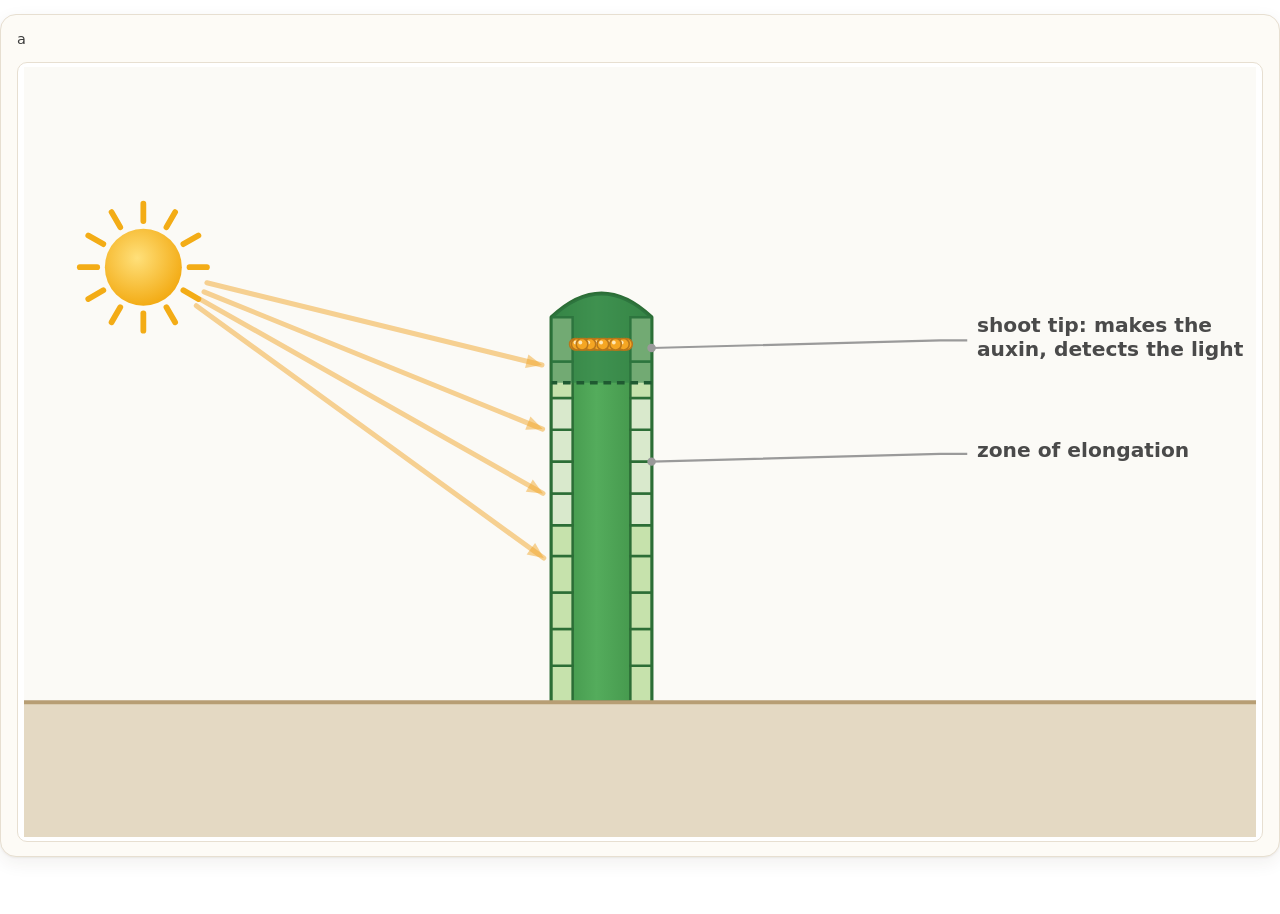
==== _ph.html @ 9bc7de28 ""(see image)" opens the ring of bark A real trunk with a complete ring cut out of it: the pale band " ====
<!doctype html><meta charset="utf-8"><link rel="stylesheet" href="css/app.css">
<style>body{margin:0;background:#fff}.ax__panel,.ax__acts,.ax__key,.ax__cap,.ax__why,.widget__h,.widget__note{display:none!important}</style>
<div id="o"></div>
<script src="js/data/glossary.js"></script><script src="js/data/photos.js"></script>
<script src="js/plant.js"></script><script src="js/plant-draw.js"></script>
<script src="js/terms.js"></script><script src="js/widgets.js"></script><script src="js/learn.js"></script>
<script>
var P=new URLSearchParams(location.search);
var clicks=JSON.parse(decodeURIComponent(P.get('c')||'[]'));
var w=window.Learn.widget({type:'auxin',title:'t',ask:'a'},{});
document.getElementById('o').appendChild(w);
clicks.forEach(function(l){
  var ps=w.querySelectorAll('.ax__lamp');
  for(var i=0;i<ps.length;i++){ if(ps[i].textContent===l){ps[i].click();break;} }
});
</script>
---- css/app.css ----
/* ============================================================
   Plants Lab — IGCSE 0610 Topics 6, 8, 14.5, 16.3 and 18.2
   The frame, header, panel, activities and rail are the other labs', so a student
   moving between labs finds the same chrome. What is this lab's own is at the end: the
   plant in daylight in the left column, the colour language of the plant topics, the
   Learn-tab widgets and the two activity types borrowed from the Classification Lab.
   ============================================================ */
:root{
  /* House palette (from 6.1 Photosynthesis slide 14) */
  --green:#14572B; --green-2:#1E7A3E; --green-tint:#E8F1EA;
  --amber:#A16207; --amber-tint:#FBF3E3;
  --teal:#0F6E8C;  --teal-tint:#E5F0F4;
  --purple:#6B3FA0;--purple-tint:#F1EBF8;
  --red:#B03A2E;   --red-tint:#FAECE9;
  --ink:#1A1A1A;   --grey:#6B6B6B; --line:#C4C4C4;

  /* Surfaces — warm paper, never grey */
  --paper:#FBF8F2; --card:#FFFFFF; --card-2:#FDFBF6;
  --edge:#E7DFD1; --edge-2:#EFE8DC;
  --shadow:0 1px 2px rgba(60,45,25,.06), 0 6px 18px rgba(60,45,25,.07);
  --shadow-lg:0 2px 6px rgba(60,45,25,.08), 0 18px 42px rgba(60,45,25,.12);


  --ok:#1E7A3E; --ok-tint:#E8F5EC; --bad:#B03A2E; --bad-tint:#FBEDEA;

  --r-sm:6px; --r:10px; --r-lg:16px; --r-pill:999px;
  --font:Calibri,Carlito,"Segoe UI",system-ui,-apple-system,"Helvetica Neue",sans-serif;
  --rail-h:64px;
}

*{box-sizing:border-box}
html,body{height:100%}
body{
  margin:0; font-family:var(--font); color:var(--ink); background:var(--paper);
  font-size:16px; line-height:1.5; -webkit-font-smoothing:antialiased;
  overscroll-behavior:none;
}
button{font:inherit;color:inherit}
h1,h2,h3,h4{margin:0;font-weight:700;line-height:1.25}

/* ---------- App frame ---------- */
.app{height:100dvh;display:grid;grid-template-rows:auto minmax(0,1fr) auto}

/* ---------- Header ---------- */
.hdr{
  display:flex;align-items:center;gap:14px;padding:9px 16px;min-width:0;
  background:linear-gradient(180deg,#17603045,#14572B00),var(--green);
  color:#fff;box-shadow:0 1px 0 rgba(0,0,0,.15)
}
.hdr__mark{display:flex;align-items:baseline;gap:9px;min-width:0;overflow:hidden}
.hdr__title{font-size:19px;letter-spacing:.2px;white-space:nowrap;flex:none}
.hdr__sub{font-size:12.5px;opacity:.72;white-space:nowrap;overflow:hidden;text-overflow:ellipsis}
/* who made it: small, quiet, but always on screen — not buried in a help panel */
.hdr__by{font-size:11.5px;opacity:.62;white-space:nowrap;color:inherit;text-decoration:none;border-bottom:1px dotted currentColor}
.hdr__by:hover,.hdr__by:focus-visible{opacity:.95}
.badge{
  font-size:11px;font-weight:700;letter-spacing:.06em;padding:4px 10px;border-radius:var(--r-pill);
  background:rgba(255,255,255,.16);border:1px solid rgba(255,255,255,.28);white-space:nowrap
}
.hdr__spacer{flex:1}
.hdr__stats{display:flex;align-items:center;gap:10px;flex:none}
.stat{
  display:flex;align-items:center;gap:7px;background:rgba(255,255,255,.12);
  border:1px solid rgba(255,255,255,.2);border-radius:var(--r-pill);padding:4px 12px 4px 6px;font-size:12.5px
}
.stat b{font-size:14px;font-variant-numeric:tabular-nums}
.stat--go{cursor:pointer;transition:background .15s}
.stat--go:hover,.stat--go:focus-visible{background:rgba(255,255,255,.26)}
.ring{width:26px;height:26px;flex:none}
.ring circle{fill:none;stroke-width:4}
.ring .bg{stroke:rgba(255,255,255,.25)}
.ring .fg{stroke:#8FE0A8;stroke-linecap:round;transition:stroke-dasharray .5s ease}
.hbtn{
  background:rgba(255,255,255,.12);border:1px solid rgba(255,255,255,.25);color:#fff;
  border-radius:var(--r-pill);padding:6px 13px;font-size:13px;cursor:pointer;white-space:nowrap;
  transition:background .15s
}
.hbtn:hover{background:rgba(255,255,255,.24)}

/* ---------- mode selector, hand-in, dialogs ---------- */
.hbtn--go{background:#8FE0A8;color:#0E3D1E;border-color:#8FE0A8;font-weight:700}
.hbtn--go:hover:not(:disabled){background:#A6EBBC}
.hbtn--go:disabled{background:rgba(255,255,255,.10);color:rgba(255,255,255,.55);
  border-color:rgba(255,255,255,.2);cursor:not-allowed;font-weight:600}
.modal__box--sm{max-width:460px}
.fld{display:block;margin:14px 0}
.fld span{display:block;font-size:13px;font-weight:600;color:#3C3C3C;margin-bottom:5px}
.fld input,.fld select{
  width:100%;font:inherit;font-size:15.5px;padding:9px 12px;border:1.5px solid var(--edge);
  border-radius:var(--r);background:var(--card-2);color:var(--ink)
}
.fld input:focus,.fld select:focus{outline:2px solid var(--green);outline-offset:1px;background:#fff}
.dlgrow{display:flex;gap:9px;justify-content:flex-end;margin-top:18px}
.submsg{font-size:14px;line-height:1.5;margin-top:8px}
.submsg.no{color:var(--red)} .submsg.ok{color:var(--green-2)}
.submsg .code{
  font-family:ui-monospace,SFMono-Regular,Menlo,monospace;font-size:22px;font-weight:700;letter-spacing:.08em;
  color:var(--green);background:var(--green-tint);border:1.5px dashed var(--green);border-radius:var(--r);
  padding:12px;text-align:center;margin:12px 0;user-select:all
}
.fineprint{font-size:12.5px;color:var(--grey);margin-top:14px;line-height:1.5}

/* ---------- Stage ---------- */
.stage{display:grid;grid-template-columns:minmax(360px,42%) minmax(0,1fr);min-height:0}

/* ---------- Panel column ---------- */
.panel{min-height:0;overflow-y:auto;overflow-x:hidden;scroll-behavior:smooth;background:var(--paper)}
.panel__inner{max-width:820px;margin:0 auto;padding:20px 26px 40px;position:relative}

.st-head{display:flex;align-items:flex-start;gap:14px;margin-bottom:6px}
.st-head__ic{
  width:46px;height:46px;flex:none;border-radius:13px;display:grid;place-items:center;
  background:var(--green-tint);border:1px solid #CBE0D2
}
.st-head__ic svg{width:28px;height:28px}
.st-title{font-size:26px;color:var(--green);letter-spacing:-.2px}
.st-sub{color:var(--grey);font-size:14.5px;margin-top:2px}
.chips{display:flex;flex-wrap:wrap;gap:6px;margin:12px 0 4px}
.chip{
  font-size:11.5px;font-weight:700;letter-spacing:.03em;color:#fff;padding:4px 11px;border-radius:var(--r-pill);
  background:var(--grey);white-space:nowrap
}
.chip--ingestion{background:var(--c-ing)} .chip--digestion{background:var(--c-dig)}
.chip--absorption{background:var(--c-abs)} .chip--assimilation{background:var(--c-ass)}
.chip--egestion{background:var(--c-ege)}
.chip__n{display:inline-block;min-width:1.1em;height:1.1em;line-height:1.1em;text-align:center;
  border-radius:50%;background:rgba(255,255,255,.28);margin-right:6px;font-size:.85em}
.chip--beyond{background:#fff;color:#5A5A5A;border:1.5px dashed #9A9A9A;font-style:italic}

/* tabs */
/* The tab bar stays put while a long station scrolls. It is fully opaque so
   content passes cleanly behind it and is never half-readable through it. */
.tabs{display:flex;gap:4px;margin:16px 0 0;border-bottom:2px solid var(--edge);position:sticky;top:0;
      background:var(--paper);z-index:5;padding-top:8px;
      box-shadow:0 6px 10px -8px rgba(60,45,25,.28)}
.tab{
  background:none;border:none;border-bottom:3px solid transparent;margin-bottom:-2px;
  padding:9px 15px;font-size:14.5px;font-weight:600;color:var(--grey);cursor:pointer;display:flex;align-items:center;gap:7px
}
.tab:hover{color:var(--ink)}
.tab[aria-selected="true"]{color:var(--green);border-bottom-color:var(--green)}
.tab__n{font-size:11px;background:var(--edge-2);color:var(--grey);border-radius:var(--r-pill);padding:1px 7px;font-weight:700}
.tab[aria-selected="true"] .tab__n{background:var(--green);color:#fff}
.tabpane{padding-top:18px}
.tabpane[hidden]{display:none}

/* cards */
.card{background:var(--card);border:1px solid var(--edge);border-radius:var(--r-lg);padding:18px 20px;
      box-shadow:var(--shadow);margin-bottom:16px}
.card__h{font-size:12px;font-weight:700;letter-spacing:.09em;text-transform:uppercase;color:var(--green);margin-bottom:10px}
.exam-list{margin:0;padding-left:0;list-style:none}
.exam-list > li{position:relative;padding:0 0 0 26px;margin-bottom:11px;font-size:16.5px;line-height:1.52}
.exam-list > li:last-child{margin-bottom:0}
.exam-part{margin:14px -20px 12px;padding:14px 20px 12px;background:var(--green-tint);border-top:1px solid var(--edge);border-bottom:1px solid var(--edge)}
.exam-part__h{font-size:11.5px;font-weight:700;letter-spacing:.13em;text-transform:uppercase;color:var(--green);margin-bottom:8px}
.exam-part .exam-list > li:last-child{margin-bottom:0}
@media (max-width:820px){ .exam-part{margin:12px -15px 10px;padding:12px 15px 10px} }
.exam-list > li::before{
  content:"";position:absolute;left:4px;top:.62em;width:9px;height:9px;border-radius:50%;
  background:var(--green-2);box-shadow:0 0 0 3px var(--green-tint)
}
.real{background:var(--teal-tint);border:1px solid #CBE0E8;border-radius:var(--r);padding:12px 15px;margin-top:14px}
.real__h{font-size:11px;font-weight:700;letter-spacing:.09em;text-transform:uppercase;color:var(--teal);margin-bottom:7px}
.real ul{margin:0;padding-left:19px}
.real li{font-size:14px;font-style:italic;color:#26424D;margin-bottom:5px;line-height:1.5}
.real li:last-child{margin-bottom:0}

/* the mistake students make: a faint red ground so it reads as the important one, the heading on a yellow marker */
.golden{
  background:#FFF3F0;border:2.4px solid #C94A3D;border-radius:var(--r-lg);padding:14px 18px;
  margin-bottom:16px;box-shadow:var(--shadow)
}
.golden__h{font-size:11.5px;font-weight:700;letter-spacing:.13em;text-transform:uppercase;color:#A83A2E;
  background:linear-gradient(180deg,transparent 18%,#FFE98A 18%,#FFE98A 90%,transparent 90%);display:inline-block;padding:0 6px 0 4px;margin-left:-4px;
           margin-bottom:6px;display:flex;align-items:center;gap:7px}
.golden p{margin:0;font-size:16px;font-weight:600}

.kw dt .t,.kw dt .tc{font-weight:700}
.exam-list > li{line-height:1.62}

.legendbox{
  border:1px solid var(--edge);background:var(--card-2);border-radius:var(--r);
  padding:0 14px;margin-bottom:16px;font-size:13.5px
}
.legendbox summary{padding:11px 0;cursor:pointer;color:var(--grey);font-weight:600;list-style:none}
.legendbox summary::-webkit-details-marker{display:none}
.legendbox summary::before{content:"▸ ";color:var(--green)}
.legendbox[open] summary::before{content:"▾ "}
.legend__intro{font-size:13px;color:#4A4A4A;margin:0 0 10px;line-height:1.5}
.legend{display:flex;flex-wrap:wrap;gap:9px 12px;padding:0 0 14px}
.legend__i{font-size:13.5px}

/* the colour key, always on screen above the Learn text */
.keybar{
  background:var(--card-2);border:1px solid var(--edge);border-left:4px solid var(--green);
  border-radius:var(--r);padding:11px 15px 8px;margin-bottom:16px
}
.keybar .legend__intro{margin:0 0 9px;font-size:12.5px;color:#4A4A4A}
.keybar .legend{gap:7px 10px;padding:0}
.keybar .legend__i{font-size:13px}

/* where the topic comes back later in the course */
.later{border-left:4px solid var(--c-ass)}
.later__list{margin:0;padding:0;list-style:none}
.later__out{display:inline-block;margin-left:6px;font-size:12.5px;font-weight:600;color:#fff;
            background:var(--teal);border-radius:var(--r-pill);padding:2px 10px;text-decoration:none}
.later__out:hover{filter:brightness(1.08)}
.later__list li{font-size:15px;line-height:1.55;margin-bottom:11px;padding-left:2px}
.later__list li:last-child{margin-bottom:0}
.later__ref{
  display:inline-block;font-size:11.5px;font-weight:700;letter-spacing:.03em;
  color:#fff;background:var(--c-ass);border-radius:var(--r-pill);
  padding:2px 9px;margin-right:8px;white-space:nowrap;vertical-align:1px
}

/* videos sit in the same frame as the photographs */
.photo--video{width:100%;display:block;background:#111;cursor:default}
.photo--video:hover{filter:none}

/* keywords */
.kw-grid{display:grid;grid-template-columns:repeat(auto-fill,minmax(215px,1fr));gap:9px}
.kw{background:var(--card-2);border:1px solid var(--edge);border-radius:var(--r);padding:10px 13px}
/* a key word is asked before it is answered: the definition is there but not shown until
   the reader has had a go at it, and stays shown once turned */
.kw-hint{margin:0 0 9px;font-size:13px;color:#6B6B6B}
.kw--flip{cursor:pointer;transition:border-color .15s ease,background .15s ease}
.kw--flip:hover,.kw--flip:focus-visible{border-color:#B9AE9B;background:#FFFDF9}
.kw--flip:focus-visible{outline:2px solid var(--green);outline-offset:2px}
.kw__ask{margin:4px 0 0;font-size:12.5px;color:#8A8A8A;font-style:italic}
.kw__ask::before{content:'\21BB  ';font-style:normal}
.kw--flip dd{display:none}
.kw--flip.is-open dd{display:block;animation:kwIn .16s ease-out}
.kw--flip.is-open .kw__ask{display:none}
@keyframes kwIn{from{opacity:0;transform:translateY(-2px)}to{opacity:1;transform:none}}
@media (prefers-reduced-motion:reduce){.kw--flip.is-open dd{animation:none}}
.kw dt{font-weight:700;color:var(--green);font-size:14.5px;margin-bottom:2px}
.kw dd{margin:0;font-size:13.5px;color:#3C3C3C;line-height:1.45}

/* where a link lands: flash the exact place, then get out of the way */
.flash{position:relative;border-radius:var(--r);animation:flashRing 2.8s ease-out 1}
@keyframes flashRing{
  0%   {box-shadow:0 0 0 3px rgba(20,87,43,.85), 0 0 0 9px rgba(20,87,43,.18); background:rgba(20,87,43,.10)}
  18%  {box-shadow:0 0 0 3px rgba(20,87,43,.25), 0 0 0 9px rgba(20,87,43,.04); background:rgba(20,87,43,.03)}
  36%  {box-shadow:0 0 0 3px rgba(20,87,43,.85), 0 0 0 9px rgba(20,87,43,.18); background:rgba(20,87,43,.10)}
  54%  {box-shadow:0 0 0 3px rgba(20,87,43,.25), 0 0 0 9px rgba(20,87,43,.04); background:rgba(20,87,43,.03)}
  72%  {box-shadow:0 0 0 3px rgba(20,87,43,.7),  0 0 0 9px rgba(20,87,43,.14); background:rgba(20,87,43,.08)}
  100% {box-shadow:0 0 0 3px rgba(20,87,43,0),   0 0 0 9px rgba(20,87,43,0);   background:transparent}
}
.exam-list > li.flash{padding-left:26px;margin-left:-4px}

.backchip{
  position:sticky;bottom:14px;left:0;margin:0 0 0 4px;z-index:30;
  border:1.5px solid var(--green);background:var(--card);color:var(--green);
  border-radius:var(--r-pill);padding:8px 16px;font-size:13.5px;font-weight:600;cursor:pointer;
  box-shadow:var(--shadow-lg);transition:opacity .9s ease
}
.backchip:hover{background:var(--green-tint)}
.backchip.is-fading{opacity:0}

/* a highlighted word you can act on */
.t.is-peek,.tc.is-peek,.t.is-jump,.tc.is-jump{cursor:pointer}
/* Vertical padding on an inline element grows the hit area without pushing the
   lines apart, so a word is easier to tap without changing the layout. */
.t.is-peek,.tc.is-peek,.t.is-jump,.tc.is-jump{padding-top:4px;padding-bottom:4px}
.t.is-peek,.tc.is-peek{border-bottom:2px dotted currentColor}
/* the quietest of the three marks: a definition is available, nothing more. No icon —
   this is the commonest case and a marker on every one of them would be a field of them. */
/* a word the reader may not know is not a stage: no colour, no weight, only the mark */
.t--plain{color:inherit;font-weight:inherit}
.t.is-gloss,.tc.is-gloss{cursor:pointer;border-bottom:1px dotted rgba(0,0,0,.28);padding-bottom:1px}
.t.is-gloss:hover,.tc.is-gloss:hover,.t.is-gloss:focus-visible,.tc.is-gloss:focus-visible{
  border-bottom-color:currentColor;border-bottom-style:solid}
.t.is-jump,.tc.is-jump{border-bottom:1.5px solid currentColor}
.t.is-jump::after,.tc.is-jump::after{content:"\2197";font-size:.72em;vertical-align:.35em;margin-left:1px;opacity:.75}
.t.is-peek::after,.tc.is-peek::after{content:"\1F50D";font-size:.62em;vertical-align:.2em;margin-left:3px;opacity:.65}
.t.is-peek:hover,.tc.is-peek:hover,.t.is-jump:hover,.tc.is-jump:hover{background:rgba(20,87,43,.10);border-radius:3px}
.t.is-peek:focus-visible,.tc.is-peek:focus-visible,
.t.is-jump:focus-visible,.tc.is-jump:focus-visible{outline:2px solid var(--green);outline-offset:2px;border-radius:3px}

/* the small picture that opens where you clicked */
.peek{
  position:absolute;z-index:120;width:min(320px,86vw);background:var(--card);
  border:1px solid var(--edge);border-radius:var(--r-lg);box-shadow:var(--shadow-lg);
  overflow:hidden;animation:peekIn .14s ease-out
}
.peek.peek--fig{width:min(420px,92vw)}
@keyframes peekIn{from{opacity:0;transform:translateY(-4px)}to{opacity:1;transform:none}}
.peek img{width:100%;height:auto;max-width:100%;display:block;background:#fff}
/* Two views of one thing, side by side — a real tooth beside the drawing of
   it, or the two radiographs together. They stack on a narrow screen, where
   side-by-side would make each half too small to read. */
/* centred, because one half is often much taller than the other and a
   short photograph stranded at the top of a tall diagram reads as a mistake */
/* A figure that will not fit its column scrolls inside its own box rather
   than shrinking its labels away. min-width:0 is the part that matters: without
   it a flex or grid ancestor happily grows to fit the wide child, and the page
   goes wider than the phone instead of the figure scrolling. */
.figscroll{overflow-x:auto;overflow-y:hidden;-webkit-overflow-scrolling:touch;min-width:0;max-width:100%}
.figscroll::-webkit-scrollbar{height:7px}
.figscroll::-webkit-scrollbar-thumb{background:#CFC7B6;border-radius:4px}
.media--fig,.pair__half{min-width:0;max-width:100%}
.pair{display:flex;gap:14px;align-items:center}
.pair__half{flex:1 1 0;min-width:0;display:flex;flex-direction:column;align-items:center}
.pair__half img{width:100%;height:auto;display:block;border-radius:var(--r-sm)}
.pair__half svg{width:100%;height:auto;display:block}
.pair__half .annot{width:100%}
.pair__lab{margin-top:6px;font-size:12.5px;line-height:1.4;color:var(--grey);text-align:center}
@media (max-width:620px){.pair{flex-direction:column;gap:16px}}
.peek__fig{background:#fff;padding:6px 4px 2px}
.peek__fig svg{width:100%;height:auto;display:block}
/* A figure carries its own labels, so it needs more width than a photograph:
   at 320px the labels come out around 8px, which is not readable. The wider
   card and the larger type below bring them back to roughly footnote size. */
.peek.has-fig{width:min(430px,92vw)}
.peek__fig .fl{font-size:14px}
.peek__fig .fs{font-size:12.2px}
.peek__fig .fb{font-size:15px}
.peek__note{padding:10px 13px;font-size:13.5px;line-height:1.5;color:#3C3C3C}
.peek__credit{display:block;margin-top:6px;font-size:11px;color:var(--grey)}
.peek__x{
  position:absolute;top:6px;right:6px;width:26px;height:26px;border-radius:50%;
  border:none;background:rgba(255,255,255,.9);color:#4A4A4A;font-size:16px;line-height:1;
  cursor:pointer;box-shadow:0 1px 3px rgba(0,0,0,.2)
}
.peek__x:hover{background:#fff;color:var(--red)}

/* "trace it on the diagram" — points at the plate instead of repeating it */
.traceBtn{
  display:flex;align-items:center;gap:9px;width:100%;margin-top:14px;
  border:1.5px solid var(--green);background:var(--green-tint);color:var(--green);
  border-radius:var(--r);padding:11px 14px;font-size:14.5px;font-weight:600;cursor:pointer;
  transition:background .15s
}
.traceBtn:hover{background:#DDEBE1}
.traceBtn__dot{width:10px;height:10px;border-radius:50%;background:var(--green);flex:none}

/* labels drawn on top of a photograph */
.annot{position:relative;display:block;line-height:0}
.annot .media__el--img,.annot img{display:block;width:100%}
.annot__svg{position:absolute;inset:0;width:100%;height:100%;pointer-events:none}
.annot__svg line{stroke:#fff;stroke-width:2.4;opacity:.95}
.annot__svg circle{fill:#fff;stroke:#1A1A1A;stroke-width:1.2}
.annot__lab{
  position:absolute;transform:translate(-50%,-50%);white-space:nowrap;pointer-events:none;
  font:700 12.5px/1 var(--font);color:#fff;background:rgba(20,25,20,.82);
  padding:4px 9px;border-radius:var(--r-pill);letter-spacing:.01em;
  box-shadow:0 1px 4px rgba(0,0,0,.35)
}
.annot__lab--big{font-size:14px;background:var(--green);padding:5px 11px}
.lb__stage{position:relative;display:block;line-height:0;max-width:100%}
.lb__stage img{max-width:100%;max-height:78vh;object-fit:contain;background:#fff;
  border-radius:var(--r-lg) var(--r-lg) 0 0;box-shadow:var(--shadow-lg);display:block;margin:auto}
@media (max-width:620px){ .annot__lab{font-size:10.5px;padding:3px 7px} }

/* ---------- media, sitting inside the text ----------
   An image belongs under the sentence it illustrates, not in a separate tab
   the reader has to cross-reference. */
.media{
  margin:12px 0 16px;background:var(--card-2);border:1px solid var(--edge);
  border-radius:var(--r);overflow:hidden;box-shadow:var(--shadow)
}
.media__el{width:100%;display:block;background:#FFFDF8}
.media__el--img{margin:0 auto}
.annot{display:flex;justify-content:center}
.media__el--img{cursor:zoom-in;background:#F2EADB;transition:filter .18s}
.media__el--img:hover{filter:brightness(1.03) saturate(1.04)}
.media--video .media__el{background:#111}
.media__cap{
  padding:10px 14px;border-top:1px solid var(--edge-2);font-size:13.5px;line-height:1.5;
  color:#4A4A4A;background:var(--card)
}
.media__cap b{color:var(--green)}
.exam-list li .media{margin-left:-26px;margin-right:0}

.kindtag{
  display:inline-block;font-size:10.5px;font-weight:700;letter-spacing:.06em;text-transform:uppercase;
  color:#fff;background:var(--c-abs);border-radius:var(--r-pill);padding:2px 8px;margin-right:7px;
  vertical-align:1px;white-space:nowrap
}
.kindtag--fig{background:var(--grey)}

.moremedia{
  border:1px solid var(--edge);background:var(--card-2);border-radius:var(--r);
  padding:0 14px;margin-bottom:16px
}
.moremedia summary{padding:12px 0;cursor:pointer;color:var(--green);font-weight:600;
  font-size:14px;list-style:none}
.moremedia summary::-webkit-details-marker{display:none}
.moremedia summary::before{content:"▸ ";}
.moremedia[open] summary::before{content:"▾ ";}
.moremedia__grid{display:grid;grid-template-columns:repeat(auto-fill,minmax(280px,1fr));gap:12px;padding-bottom:14px}
.moremedia__grid .media{margin:0}

.photo-missing{padding:26px 18px;text-align:center;color:var(--grey);font-size:13.5px;background:var(--card-2)}

/* ---------- Activities ---------- */
.act{background:var(--card);border:1px solid var(--edge);border-radius:var(--r-lg);padding:17px 20px 15px;
     box-shadow:var(--shadow);margin-bottom:16px;position:relative}
.act.is-right{border-color:#A9D6BA;background:linear-gradient(180deg,#F4FBF6,#fff 60px)}
.act.is-wrong{border-color:#E3B4AC}
.act__top{display:flex;align-items:center;gap:9px;margin-bottom:9px;flex-wrap:wrap}
.act__kind{font-size:10.5px;font-weight:700;letter-spacing:.09em;text-transform:uppercase;color:#fff;
           background:var(--grey);border-radius:var(--r-pill);padding:3px 9px}
.act__kind[data-k="blank"]{background:var(--amber)} .act__kind[data-k="drag"]{background:var(--teal)}
.act__kind[data-k="mcq"]{background:var(--purple)}  .act__kind[data-k="order"]{background:var(--red)}
.act__kind[data-k="match"]{background:#2F6F5E}      .act__kind[data-k="sort"]{background:#8A5A2B}
.act__kind[data-k="ph"]{background:var(--green)}
.act__n{font-size:12px;color:var(--grey);font-weight:600}
.act__prompt{font-size:16px;font-weight:600;margin-bottom:13px;line-height:1.45}

.cloze{font-size:16.5px;line-height:2.35}
.gap{
  display:inline-block;min-width:118px;border:none;border-bottom:2.2px solid var(--amber);background:var(--amber-tint);
  border-radius:5px 5px 0 0;padding:3px 9px;font:inherit;font-size:15.5px;color:var(--ink);text-align:center;
  outline-offset:2px
}
.gap:focus{outline:2px solid var(--green);background:#fff}
.gap.ok{border-bottom-color:var(--green-2);background:var(--green-tint);color:#14572B;font-weight:600}
.gap.no{border-bottom-color:var(--red);background:var(--bad-tint)}
.gap[disabled]{opacity:1}
.hintbtn{
  border:1px solid var(--edge);background:var(--card-2);border-radius:var(--r-pill);width:22px;height:22px;
  font-size:12px;font-weight:700;color:var(--amber);cursor:pointer;padding:0;vertical-align:2px;margin-left:3px;line-height:1
}
.hintbtn:hover{background:var(--amber-tint);border-color:var(--amber)}
.hinttext{display:block;font-size:13px;color:var(--amber);background:var(--amber-tint);border-radius:var(--r-sm);
          padding:6px 11px;margin-top:9px;border-left:3px solid var(--amber)}

/* drag & drop */
.tokens{display:flex;flex-wrap:wrap;gap:8px;padding:11px;background:var(--card-2);border:1px dashed var(--edge);
        border-radius:var(--r);margin-bottom:13px;min-height:50px;align-content:flex-start}
.tok{
  background:#fff;border:1.5px solid var(--teal);color:var(--teal);border-radius:var(--r-pill);
  padding:6px 14px;font-size:14.5px;font-weight:600;cursor:grab;user-select:none;touch-action:none;
  box-shadow:0 1px 3px rgba(0,0,0,.07);transition:transform .12s,box-shadow .12s
}
.tok:active{cursor:grabbing}
.tok.is-drag{opacity:.45}
.tok:focus-visible,.oitem:focus-visible{outline:3px solid var(--teal);outline-offset:2px}
.act__hint{font-size:12.5px;color:var(--grey);margin:2px 0 8px}

.tok.is-ghost{position:fixed;z-index:999;pointer-events:none;transform:translate(-50%,-50%) scale(1.06);
              box-shadow:var(--shadow-lg);opacity:.96}
.slots{display:grid;grid-template-columns:repeat(auto-fit,minmax(250px,1fr));gap:10px}
/* label above, drop-well below: long labels then have the full width and can
   never squeeze the well into a one-word-per-line column */
.slot{border:1px solid var(--edge);border-radius:var(--r);padding:11px 13px;background:var(--card-2);
      display:flex;flex-direction:column;gap:9px;min-height:56px}
.slot__lab{font-size:14px;font-weight:600;color:#3C3C3C;line-height:1.4}
.slot__well{
  width:100%;min-height:38px;border:1.8px dashed var(--line);border-radius:var(--r-pill);
  display:grid;place-items:center;font-size:13.5px;color:var(--grey);padding:3px 8px;transition:.15s
}
.slot__well .tok{max-width:100%;text-align:center}
.slot__well.over{border-color:var(--teal);background:var(--teal-tint)}
.slot__well .tok{cursor:grab;box-shadow:none}
.slot.ok{border-color:#A9D6BA;background:var(--green-tint)}
.slot.no{border-color:#E3B4AC;background:var(--bad-tint)}

/* mcq */
.opts{display:flex;flex-direction:column;gap:8px}
.opt{
  display:flex;align-items:flex-start;gap:11px;border:1.5px solid var(--edge);background:var(--card-2);
  border-radius:var(--r);padding:11px 14px;cursor:pointer;text-align:left;font-size:15.5px;transition:.14s;width:100%
}
.opt:hover{border-color:var(--purple);background:var(--purple-tint)}
.opt__k{
  width:24px;height:24px;flex:none;border-radius:50%;border:1.5px solid var(--line);display:grid;place-items:center;
  font-size:12.5px;font-weight:700;color:var(--grey);background:#fff
}
.opt[aria-pressed="true"]{border-color:var(--purple);background:var(--purple-tint)}
.opt[aria-pressed="true"] .opt__k{background:var(--purple);border-color:var(--purple);color:#fff}
.opt.ok{border-color:var(--green-2);background:var(--green-tint)}
.opt.ok .opt__k{background:var(--green-2);border-color:var(--green-2);color:#fff}
.opt.no{border-color:var(--red);background:var(--bad-tint)}
.opt.no .opt__k{background:var(--red);border-color:var(--red);color:#fff}
.opt__why{display:block;font-size:13px;color:#4A4A4A;margin-top:5px;line-height:1.45}

/* order */
.order{display:flex;flex-direction:column;gap:7px}
.oitem{
  display:flex;align-items:center;gap:11px;border:1.5px solid var(--edge);background:var(--card-2);
  border-radius:var(--r);padding:10px 13px;font-size:15px;cursor:grab;user-select:none;touch-action:none
}
.oitem.is-drag{opacity:.4}
.oitem__grip{color:var(--line);font-size:15px;letter-spacing:-2px;flex:none}
.oitem__n{width:23px;height:23px;flex:none;border-radius:50%;background:var(--red);color:#fff;display:grid;
          place-items:center;font-size:12.5px;font-weight:700}
.oitem.ok{border-color:#A9D6BA;background:var(--green-tint)} .oitem.ok .oitem__n{background:var(--green-2)}
.oitem.no{border-color:#E3B4AC;background:var(--bad-tint)} .oitem.no .oitem__n{background:var(--red)}

/* match */
.match{display:grid;grid-template-columns:1fr 1fr;gap:10px 16px;align-items:start}
.mcol{display:flex;flex-direction:column;gap:7px}
.mcol__h{font-size:11px;font-weight:700;letter-spacing:.08em;text-transform:uppercase;color:var(--grey);margin-bottom:2px}
.mitem{border:1.5px solid var(--edge);background:var(--card-2);border-radius:var(--r);padding:10px 12px;
       font-size:14.5px;cursor:pointer;text-align:left;width:100%;display:flex;gap:8px;align-items:center;transition:.14s}
.mitem:hover{border-color:#2F6F5E}
.mitem[aria-pressed="true"]{border-color:#2F6F5E;background:#E9F3EF}
.mitem__b{width:19px;height:19px;flex:none;border-radius:5px;background:var(--edge-2);display:grid;place-items:center;
          font-size:11px;font-weight:700;color:var(--grey)}
.mitem.paired{border-style:solid}
.mitem.ok{border-color:#A9D6BA;background:var(--green-tint)} .mitem.no{border-color:#E3B4AC;background:var(--bad-tint)}

/* diet-matching: people on the left, pie charts on the right */
.mitem--person{align-items:flex-start}
.mitem__who{display:block;color:var(--green);font-size:14.5px;margin-bottom:2px}
.mitem__note{display:block;font-size:13px;color:#4A4A4A;line-height:1.45;font-weight:400}
.mitem--chart{flex-direction:column;align-items:stretch;gap:6px;padding:12px}
.mitem--chart .mitem__b{align-self:flex-start}
.mitem__chart{display:flex;gap:12px;align-items:center}
.pie{width:104px;height:104px;flex:none;filter:drop-shadow(0 1px 2px rgba(0,0,0,.12))}
.piekey{list-style:none;margin:0;padding:0;font-size:12px;line-height:1.55}
.piekey li{display:flex;align-items:center;gap:6px;white-space:nowrap}
.piekey i{width:10px;height:10px;border-radius:3px;flex:none}
.piekey b{font-variant-numeric:tabular-nums}

/* sort */
.bins{display:grid;grid-template-columns:repeat(auto-fit,minmax(200px,1fr));gap:11px;margin-top:12px}
.bin{border:1.8px dashed var(--line);border-radius:var(--r);padding:10px;min-height:96px;background:var(--card-2);
     display:flex;flex-direction:column;gap:6px;transition:.15s}
.bin.over{border-color:#8A5A2B;background:#F8F1E7}
.bin__h{font-size:12px;font-weight:700;letter-spacing:.05em;text-transform:uppercase;color:#8A5A2B;text-align:center;
        padding-bottom:6px;border-bottom:1px solid var(--edge-2)}
.bin .tok{border-color:#8A5A2B;color:#8A5A2B;width:100%;text-align:center;font-size:13.5px;padding:6px 10px}
.bin .tok.ok{border-color:var(--green-2);color:var(--green-2);background:var(--green-tint)}
.bin .tok.no{border-color:var(--red);color:var(--red);background:var(--bad-tint)}

/* ph slider */
.ph{margin-top:6px}
.ph__scale{position:relative;height:26px;border-radius:var(--r-pill);margin:8px 0 2px;
  background:linear-gradient(90deg,#C0392B 0%,#E67E22 22%,#F1C40F 36%,#7DBE45 50%,#2E9E6B 64%,#1F7FA8 82%,#5B3FA0 100%)}
.ph__marks{display:flex;justify-content:space-between;font-size:11px;color:var(--grey);font-variant-numeric:tabular-nums}
.ph input[type=range]{width:100%;margin:10px 0 4px;accent-color:var(--green)}
.ph__read{display:flex;align-items:center;gap:12px;flex-wrap:wrap;margin-top:8px}
.ph__val{font-size:26px;font-weight:700;color:var(--green);font-variant-numeric:tabular-nums;min-width:56px}
.ph__state{font-size:14px;font-weight:600;padding:5px 13px;border-radius:var(--r-pill);border:1.5px solid}
.ph__state.on{color:var(--green-2);border-color:#A9D6BA;background:var(--green-tint)}
.ph__state.off{color:var(--red);border-color:#E3B4AC;background:var(--bad-tint)}
.ph__enz{width:100%;height:88px;margin-top:6px}

/* activity footer */
.act__foot{display:flex;align-items:center;gap:9px;margin-top:14px;flex-wrap:wrap}
.btn{
  border:1.5px solid var(--green);background:var(--green);color:#fff;border-radius:var(--r-pill);
  padding:8px 18px;font-size:14.5px;font-weight:600;cursor:pointer;transition:.15s
}
.btn:hover{background:var(--green-2);border-color:var(--green-2)}
.btn--ghost{background:#fff;color:var(--green)}
.btn--ghost:hover{background:var(--green-tint)}
.btn--quiet{background:#fff;color:var(--grey);border-color:var(--edge)}
.btn--quiet:hover{background:var(--card-2);color:var(--ink)}
.btn[disabled]{opacity:.45;cursor:not-allowed}
.verdict{font-size:14.5px;font-weight:600;display:flex;align-items:center;gap:7px}
.verdict.ok{color:var(--green-2)} .verdict.no{color:var(--red)}
.feedback{
  margin-top:12px;padding:12px 15px;border-radius:var(--r);font-size:14.5px;line-height:1.5;border-left:3px solid
}
.feedback.ok{background:var(--green-tint);border-color:var(--green-2);color:#14572B}
.feedback.no{background:var(--bad-tint);border-color:var(--red);color:#7A2A20}

/* ---------- Journey rail ---------- */
.rail{
  display:flex;align-items:center;gap:8px;padding:0 12px;height:var(--rail-h);background:var(--card);
  border-top:1px solid var(--edge);overflow-x:auto;overflow-y:hidden;scrollbar-width:thin
}
.rail__track{display:flex;align-items:center;gap:6px;margin:0 auto}
.rstep{
  display:flex;align-items:center;gap:8px;border:1.5px solid var(--edge);background:var(--card-2);
  border-radius:var(--r-pill);padding:6px 13px 6px 7px;font-size:13px;cursor:pointer;white-space:nowrap;
  color:#3C3C3C;transition:.15s;font-weight:600
}
.rstep:hover{border-color:var(--green-2)}
.rstep[aria-current="true"]{background:var(--green);border-color:var(--green);color:#fff}
.rstep__n{
  width:22px;height:22px;flex:none;border-radius:50%;background:var(--edge-2);color:var(--grey);
  display:grid;place-items:center;font-size:11.5px;font-weight:700
}
.rstep[aria-current="true"] .rstep__n{background:rgba(255,255,255,.24);color:#fff}
.rstep.done .rstep__n{background:var(--green-2);color:#fff}
.rstep__bar{width:26px;height:3px;border-radius:2px;background:var(--edge-2);flex:none}
.rstep__bar i{display:block;height:100%;border-radius:2px;background:var(--green-2);transition:width .4s}

/* ---------- Modal ---------- */
.modal[hidden]{display:none}
.modal{position:fixed;inset:0;z-index:100;display:grid;place-items:center;padding:24px;
       background:rgba(38,30,18,.5);backdrop-filter:blur(3px)}
.modal__box{background:var(--card);border-radius:var(--r-lg);max-width:680px;width:100%;max-height:84vh;
            overflow:auto;box-shadow:var(--shadow-lg);padding:26px 30px}
.modal__box h2{color:var(--green);font-size:22px;margin-bottom:4px}
.modal__box h3{color:var(--green);font-size:14px;letter-spacing:.06em;text-transform:uppercase;margin:20px 0 8px}
.modal__box p,.modal__box li{font-size:15px;line-height:1.55}
.modal__box ul{padding-left:20px;margin:0}
.modal__box li{margin-bottom:6px}
.modal__close{float:right;border:1px solid var(--edge);background:var(--card-2);border-radius:var(--r-pill);
              width:32px;height:32px;font-size:17px;cursor:pointer;color:var(--grey);line-height:1}
.modal__close:hover{background:var(--red-tint);color:var(--red);border-color:var(--red)}

/* which tier a word belongs to, said plainly rather than left to be guessed */
.tier{display:inline-block;vertical-align:middle;margin-left:6px;padding:1px 7px;border-radius:var(--r-pill);
      font-size:10.5px;font-weight:700;letter-spacing:.04em;text-transform:uppercase;white-space:nowrap}
.tier--ext{background:#F1EDE3;color:#7A6B52;border:1px dashed #C3B69C}
.tier--sup{background:#EAF1F6;color:#3E6FA8;border:1px solid #C4D8E8}

/* ---------- Key words, gathered ---------- */
.gloss__find{width:100%;margin:14px 0 6px;padding:10px 13px;font-size:15px;font-family:inherit;
             border:1px solid var(--edge);border-radius:var(--r);background:var(--card-2);color:inherit}
.gloss__find:focus{outline:2px solid var(--green);outline-offset:1px;background:var(--card)}
.gloss__count{margin:0 0 4px;font-size:13px;color:#6B6B6B}
.gloss__grp{margin-top:18px}
.gloss__h{color:var(--green);font-size:13px;letter-spacing:.06em;text-transform:uppercase;
          margin:0 0 8px;padding-bottom:5px;border-bottom:1px solid var(--edge)}
.gloss__dl{margin:0}
.gloss__row{padding:8px 0;border-bottom:1px solid rgba(0,0,0,.05)}
.gloss__row:last-child{border-bottom:none}
.gloss__row dt{font-weight:700;color:var(--green);font-size:14.5px}
.gloss__row dd{margin:2px 0 0;font-size:14px;line-height:1.5;color:#3C3C3C}
.gloss__row[hidden],.gloss__grp[hidden]{display:none}
.gloss__also{margin:6px 0 0;font-size:12.5px;color:#6B6B6B}
.gloss__got{display:inline-block;margin:8px 0 0;font:inherit;font-size:12.5px;cursor:pointer;
            color:var(--grey);background:none;border:1px dashed var(--edge);border-radius:var(--r-pill);padding:2px 10px}
.gloss__got:hover,.gloss__got:focus-visible{color:var(--green);border-color:var(--green);border-style:solid}
.gloss__got.is-known{color:var(--green);border-style:solid;border-color:#C4D8B8;background:#F3F7EF}
.gloss__known{margin:0 0 6px;font-size:12.5px;color:#6B6B6B}
.gloss__known button{font:inherit;font-size:12.5px;color:var(--green);background:none;border:none;
                     text-decoration:underline;cursor:pointer;padding:0}
.gloss__see{font:inherit;font-size:12.5px;color:var(--green);background:var(--card-2);
            border:1px solid var(--edge);border-radius:var(--r-pill);padding:1px 9px;margin:0 2px 2px 0;cursor:pointer}
.gloss__see:hover,.gloss__see:focus-visible{background:#FFFDF9;border-color:#B9AE9B}

/* ---------- Toast ---------- */
.toast{
  position:fixed;left:50%;bottom:calc(var(--rail-h) + 14px);transform:translateX(-50%) translateY(14px);
  background:var(--green);color:#fff;border-radius:var(--r-pill);padding:10px 20px;font-size:14.5px;font-weight:600;
  box-shadow:var(--shadow-lg);opacity:0;pointer-events:none;transition:.28s;z-index:60;max-width:88vw;text-align:center
}
.toast.show{opacity:1;transform:translateX(-50%) translateY(0)}
#updBar{bottom:calc(var(--rail-h, 64px) + 66px)}  /* clear of a station-complete toast */
.bootnote{margin:40px 0;color:var(--grey);font-size:15px}
/* <picture> is display:inline by default. .finder__stage is position:relative and every pin
   is placed from stage.getBoundingClientRect() as a percentage, so an inline wrapper's
   baseline gap would drift every pin off the feature it names. */
picture{display:block;line-height:0}

/* ---------- Responsive ---------- */
@media (max-width:1000px){
  /* minmax(0,1fr), not 1fr: a bare 1fr track has a min of auto, so it grows to
     fit its widest child. One wide diagram would then stretch the whole column
     past the phone screen and the station heading would need scrolling to read. */
  .stage{grid-template-columns:minmax(0,1fr);grid-template-rows:auto minmax(0,1fr);overflow-y:auto}
  .platecol{border-right:none;border-bottom:1px solid var(--edge);height:min(64vh,560px)}
  .panel{overflow:visible}
  .panel__inner{padding:16px 16px 32px}
  .hdr__sub{display:none}
  .hdr__by{font-size:10.5px;opacity:.7}
  .badge{padding:1px 7px;font-size:10px;letter-spacing:.06em} .stat__lbl{display:none} .stat{padding:4px 10px 4px 5px} .stat--stations{display:none}
  .hbtn{padding:6px 11px}
  #btnHelp{width:32px;padding:0;display:grid;place-items:center;height:30px}
}
.hbtn__short{display:none}
@media (max-width:820px){
  .hdr{gap:8px;padding:8px 11px} .hdr__title{font-size:16px} .badge{padding:1px 7px;font-size:10px;letter-spacing:.06em}
  .stat__lbl{display:none} .stat{padding:4px 10px 4px 5px}
  .stat--stations{display:none}
  .hbtn{padding:6px 11px}
  .hbtn__long{display:none} .hbtn__short{display:inline;font-size:15px;font-weight:700}
  #btnHelp{width:32px;padding:0;display:grid;place-items:center;height:30px}
  .st-title{font-size:21px}
  .match{grid-template-columns:1fr}
  .panel__inner{padding:14px 13px 30px}
  .card,.act,.golden{padding:14px 15px}
  :root{--rail-h:58px}
}
/* a narrow phone: the header wraps onto two rows rather than running off the screen */
@media (max-width:540px){
  .hdr{flex-wrap:wrap;row-gap:6px;padding:8px 10px}
  .hdr__mark{flex:1 1 100%;overflow:visible}
  .hdr__spacer{display:none}
  .hdr__stats{flex:1 1 100%;flex-wrap:wrap;gap:6px}
  .hbtn{padding:5px 9px;font-size:12.5px}
  .stat{padding:3px 9px 3px 4px}
  #btnReset .hbtn__long{display:none} #btnReset .hbtn__short{display:inline;font-size:13px;font-weight:600}
}
@media (prefers-reduced-motion:reduce){*{animation-duration:.01ms!important;transition-duration:.01ms!important}}

/* ---- round 13: Supplement / extension badges, question tables, figure hints, peek sheet ---- */
.sup{display:inline-block;font-size:10.5px;font-weight:700;letter-spacing:.05em;color:var(--grey);border:1px solid var(--line);border-radius:4px;padding:0 5px;margin-right:7px;vertical-align:2px;line-height:1.55;cursor:help;background:var(--card-2)}
.sup--ext{text-transform:uppercase;font-size:9.5px;letter-spacing:.08em}
.qtable{overflow-x:auto;margin:-4px 0 14px}
.qtable table{border-collapse:collapse;font-size:14.5px;font-variant-numeric:tabular-nums;min-width:280px}
.qtable th,.qtable td{border:1px solid var(--edge);padding:5px 11px;text-align:left;vertical-align:top}
.qtable thead th{background:var(--card-2);font-weight:600}
.qtable tbody th{font-weight:500;background:#fff}
.pair--stack{flex-direction:column;gap:16px;align-items:stretch}
.pair--stack .pair__half{flex:none;width:100%}
.media{position:relative}
.fighint{position:absolute;top:8px;right:8px;z-index:3;font-size:11.5px;font-weight:600;color:#fff;background:rgba(20,87,43,.86);border-radius:var(--r-pill);padding:4px 10px;pointer-events:none;transition:opacity .3s}
.fighint.is-gone{opacity:0}
.peek--sheet{position:fixed;left:0!important;right:0;top:auto!important;bottom:0;width:auto;max-width:none;max-height:62vh;overflow:auto;border-radius:14px 14px 0 0;box-shadow:0 -8px 30px rgba(0,0,0,.28);animation:none}
.peek--sheet img{max-height:34vh;width:auto;max-width:100%;margin:0 auto}
.peek--sheet .peek__x{position:sticky;top:6px;float:right}
.figlegend{list-style:none;margin:0;padding:8px 14px 10px;font-size:13px;line-height:1.5;color:#3C3C3C;border-top:1px dashed var(--edge);background:var(--card-2)}
.figlegend li{margin:0 0 3px}
.figlegend__h{font-size:10.5px;font-weight:700;letter-spacing:.08em;text-transform:uppercase;color:var(--grey);margin-bottom:5px}
.figlegend b{color:var(--green)}
.pair__half{position:relative}
.exam-list .figlegend li{padding:0;margin:0 0 3px;font-size:13px;line-height:1.45}
.exam-list .figlegend li::before{content:none}
.exam-list .figlegend .figlegend__h{font-size:10.5px}

/* ---- in the exam: what to write here ---- */
.examfocus{background:#FFF8E6;border:1.5px solid #E2B95F;border-radius:var(--r);padding:12px 15px;margin-top:14px}
.examfocus__h{font-size:11px;font-weight:700;letter-spacing:.09em;text-transform:uppercase;color:#8A5A0E;margin-bottom:7px}
.examfocus ul{margin:0;padding-left:19px}
.examfocus li{font-size:14.5px;color:#3A2E14;margin-bottom:7px;line-height:1.5}
.examfocus li:last-child{margin-bottom:0}
.examfocus__tag{color:#8A5A0E}
/* going further: one list, three kinds of tag */
.later__ref--ib{background:#EFE9F8;color:#4C2E85;border-color:#C9B8E6}
.later__ref--beyond{background:#F1F1EE;color:#5A5A5A;border-color:#C9C9C4;font-style:italic}

/* ---- instant tooltips on the badges (hover, keyboard focus, or a tap) ---- */
.tip{position:relative;cursor:help}
.tip::after{
  content:attr(data-tip);position:absolute;left:0;top:calc(100% + 7px);z-index:40;
  width:max-content;max-width:min(300px,72vw);white-space:normal;text-align:left;
  background:#1F2A1F;color:#fff;font-size:12.5px;font-weight:500;line-height:1.38;letter-spacing:0;text-transform:none;font-style:normal;
  padding:7px 11px;border-radius:7px;box-shadow:var(--shadow-lg);
  opacity:0;transform:translateY(-3px);pointer-events:none;transition:opacity .1s,transform .1s
}
.tip::before{
  content:"";position:absolute;left:9px;top:calc(100% + 1px);border:6px solid transparent;border-top-width:0;border-bottom-color:#1F2A1F;
  opacity:0;pointer-events:none;transition:opacity .1s
}
.tip:hover::after,.tip:hover::before,.tip:focus-visible::after,.tip:focus-visible::before,.tip.is-open::after,.tip.is-open::before{opacity:1;transform:none}
.tip:focus{outline:none}
.tip:focus-visible{box-shadow:0 0 0 2px var(--green)}

/* ============================================================
   From here down: what is this lab's own.
   ============================================================ */

/* ---------- the plant, in daylight ----------
   The left column is the Plants Hub's plant, drawn by the shared js/plant-draw.js, so a
   student arriving from the hub sees the same picture. The sky is the column's own;
   the soil is drawn in the SVG, so the two meet at the horizon whatever the column's shape. */
:root{
  --mono:"IBM Plex Mono",ui-monospace,SFMono-Regular,Menlo,monospace;
  --sans:"Inter",system-ui,-apple-system,"Segoe UI",sans-serif;
}
.platecol{
  position:relative;min-height:0;overflow:hidden;display:flex;flex-direction:column;color:#1B2A22;
  background:#DDEFF7;background-image:linear-gradient(180deg,#CFE6F3 0%,#E2F0F4 36%,#F3EFDF 58%,#8E5F36 62%,#6B4426 100%)
}
.field{position:absolute;inset:0;pointer-events:none;overflow:hidden}
.field__sun{position:absolute;inset:0;background:radial-gradient(40% 32% at 62% 8%,rgba(255,236,170,.55),transparent 70%)}
.field__haze{position:absolute;left:0;right:0;top:44%;height:18%;background:linear-gradient(180deg,rgba(255,255,255,0),rgba(255,250,235,.55) 60%,rgba(255,250,235,0))}
.platecol__tools{position:relative;z-index:6;display:flex;align-items:center;gap:10px;padding:10px 14px;min-height:46px}
.platecol__hint{font-family:var(--mono);font-size:10.5px;letter-spacing:.12em;text-transform:uppercase;color:#4E6357}
.tool{
  font-family:var(--mono);font-size:10.5px;letter-spacing:.12em;text-transform:uppercase;color:#1B2A22;cursor:pointer;
  border:1px solid rgba(27,42,34,.28);border-radius:999px;padding:6px 12px;background:rgba(255,255,255,.72);
  -webkit-backdrop-filter:blur(8px);backdrop-filter:blur(8px);transition:border-color .15s,color .15s
}
.tool:hover{border-color:rgba(27,42,34,.6)}
.tool[hidden]{display:none}
.platewrap{position:relative;flex:1;min-height:0;display:flex;align-items:center;justify-content:center;padding:0}
.platewrap svg#plant{width:100%;height:100%;display:block;overflow:hidden}
.said{position:relative;z-index:4;text-align:center;padding:0 14px 12px;pointer-events:none;white-space:nowrap;overflow:hidden;text-overflow:ellipsis;
  background:linear-gradient(180deg,rgba(90,58,32,0),rgba(70,44,24,.55))}
.said__name{display:block;font-family:var(--sans);font-size:15px;font-weight:500;color:var(--c,#FFF7E6)}
.said__note{display:block;font-family:var(--mono);font-size:10px;letter-spacing:.12em;text-transform:uppercase;color:#F1DDBF;margin-top:3px}
/* a station that stands something else on the bench: the potometer takes the whole column */
.platecol.is-bench,.platecol.is-sim{background:#F3EFE4;background-image:none}
.platecol.is-bench .field,.platecol.is-bench .platewrap,.platecol.is-bench .platecol__tools,.platecol.is-bench .said{display:none}
/* a simulation standing where the plant is, while the student answers beside it. Unlike the
   bench this KEEPS the tools row, because that row now carries the way back to the plant. */
.platecol.is-sim .field,.platecol.is-sim .platewrap,.platecol.is-sim .said{display:none}
.platecol.is-sim .tool--whole,.platecol.is-sim .platecol__hint{display:none}
.sim{flex:1;min-height:0;overflow:auto;padding:0 14px 16px;display:flex;flex-direction:column}
/* a lone drawing sits in the middle of the column; auto margins centre it without the
   clipping that justify-content:center causes once the content is taller than the box */
.sim > .ax__pack{margin-top:auto;margin-bottom:auto;width:100%}
.sim > .ax__pack .ax__stage{border:0;background:transparent;padding:0}
.sim > .ax__pack .ax__key{margin-top:10px}
.sim > .ax__pack .ax__cap{font-size:13px;padding:7px 10px}
.sim > .ax__pack .ax__why{margin-top:8px;padding:10px 12px}
.sim > .ax__pack .ax__res{font-size:14px}
.sim > .ax__pack .ax__pts{font-size:12.5px;line-height:1.55}
.sim[hidden]{display:none}
.sim .widget{margin-top:0;border:none;box-shadow:none;background:transparent;padding:0}
.tool--sim{margin-right:auto}
/* The widgets' own narrow layouts are VIEWPORT media queries, so in a 430-605 px column on a
   1440 px screen they stay two- and three-column and overflow. These are required, not polish. */
.sim .ind__row,.sim .tubes{grid-template-columns:1fr}
.sim .lim__row{grid-template-columns:1fr}
.sim .st{grid-template-columns:1fr}
.sim .fl,.sim .pt,.sim .ad{grid-template-columns:1fr}
.sim .po{grid-template-columns:1fr}
.bench{flex:1;min-height:0;overflow:auto;display:flex;flex-direction:column;justify-content:center;gap:14px;padding:18px 18px 20px}
.bench[hidden]{display:none}
.bench .po__stage{width:100%;flex:none}
.bench .po__live{flex:none}
.po__live{display:flex;flex-direction:column;gap:10px}
.po__live .po__clock{margin-top:2px}
.po__live .po__result{margin-top:0}
.po__slot:empty{display:none}
.po__slot{display:flex;flex-direction:column;gap:10px}
.po--split .po{grid-template-columns:1fr}
.po--split .po__ctl{display:grid;grid-template-columns:1fr 1fr;gap:8px 18px;align-items:end}
.po--split .po__ctl .po__row:first-child,.po--split .po__ctl .po__snote{grid-column:1 / -1}
.po--split .po__btns{margin-left:0;margin-top:12px}
@media (max-width:1000px){ .platecol.is-bench{display:none} }
.tag{position:absolute;z-index:5;pointer-events:none;opacity:0;transform:translate(-50%,-100%) scale(.96);transition:opacity .22s,transform .22s;white-space:nowrap}
.tag.on{opacity:1;transform:translate(-50%,-100%) scale(1)}
.platewrap.is-flying .tag{opacity:0}
.tag__pill{display:block;font-family:var(--mono);font-size:11px;font-weight:500;letter-spacing:.12em;text-transform:uppercase;
  color:#14231A;background:var(--c,#B8F08E);padding:5px 11px;border-radius:2px;box-shadow:0 0 22px color-mix(in srgb,var(--c,#B8F08E) 55%,transparent)}

/* ---------- the colour language of the Learn tab ----------
   Four inks, one per thing the plant is doing, each dark enough to read on paper (all
   clear WCAG AA on the paper and the card). Green is the app's own colour and carries no
   meaning in the text. */
:root{ --k-water:#0B6A8C; --k-food:#8A5A0E; --k-repro:#A33569; --k-grow:#5B3FA0; }
.t{font-weight:700}
.t--water{color:var(--k-water)} .t--food{color:var(--k-food)} .t--repro{color:var(--k-repro)} .t--grow{color:var(--k-grow)}
.kw dt .t{font-weight:700}
.exam-list > li{line-height:1.62}
.legend__intro{font-size:13px;color:#4A4A4A;margin:0 0 10px;line-height:1.5}
.legend{display:flex;flex-wrap:wrap;gap:9px 12px}
.legend__i{font-size:13.5px}
.keybar{background:var(--card-2);border:1px solid var(--edge);border-left:4px solid var(--green);border-radius:var(--r);padding:11px 15px 8px;margin-bottom:16px}
.keybar .legend__intro{margin:0 0 9px;font-size:12.5px;color:#4A4A4A}
.keybar .legend{gap:7px 10px;padding:0}
.keybar .legend__i{font-size:13px}
.later{border-left:4px solid var(--k-grow)}
.later__list{margin:0;padding:0;list-style:none}
.later__list li{font-size:15px;line-height:1.55;margin-bottom:11px;padding-left:2px}
.later__list li:last-child{margin-bottom:0}
.later__ref{display:inline-block;font-size:11.5px;font-weight:700;letter-spacing:.03em;color:#fff;background:var(--k-grow);
  border-radius:var(--r-pill);padding:2px 9px;margin-right:8px;white-space:nowrap;vertical-align:1px}
.chip--k{background:var(--k-water)}
.chip--water{background:var(--k-water)} .chip--food{background:var(--k-food)} .chip--repro{background:var(--k-repro)} .chip--grow{background:var(--k-grow)}
.chip--skill{background:#3C3C3C}

/* ---------- the Learn tab's widgets ---------- */
.widget{margin:14px 0 6px;border:1px solid var(--edge);border-radius:var(--r-lg);background:var(--card-2);padding:14px 16px 14px;box-shadow:var(--shadow)}
.widget__h{font-size:11px;font-weight:700;letter-spacing:.1em;text-transform:uppercase;color:var(--green);margin-bottom:4px;display:flex;align-items:center;gap:8px;flex-wrap:wrap}
.widget__h .widget__try{margin-left:auto;font-size:11px;font-weight:600;letter-spacing:.02em;text-transform:none;color:#fff;background:var(--green);border-radius:var(--r-pill);padding:2px 9px}
.widget__ask{font-size:14.5px;color:#3C3C3C;margin:0 0 12px;line-height:1.45}
.widget__note{font-size:13px;color:var(--grey);margin:10px 0 0;line-height:1.45}
.widget__done{margin:10px 0 0;font-size:13.5px;font-weight:600;color:var(--green-2)}
.exam-list li .widget,.exam-list li .media,.exam-list li .photo,.exam-list li .ctable{margin-left:-26px}

/* A tall, narrow diagram — a xylem vessel, a sieve tube, a root tip — set under its sentence
   left a column of empty paper 490px wide beside it. app.js puts a portrait figure first in its
   sentence and this stands it in the margin, so the sentence closes round it. Marked by
   widgets.js from the size the build recorded, so nothing jumps when the file arrives.
   Below 780px there is no room for two columns and it goes back to sitting on its own. */
@media (min-width:780px){
  .exam-list li .photo--portrait{
    float:left;width:clamp(170px,26%,228px);max-width:none;
    margin:4px 20px 8px -26px;shape-margin:14px
  }
  .exam-list li .photo--portrait img{width:100%;height:auto}
  .exam-list li .photo--portrait figcaption{font-size:11.5px;line-height:1.4}
  /* the sentence must be at least as tall as its picture, and nothing structural may ride up
     beside it: a widget, an activity or the next block starts below */
  .exam-list li:has(> .photo--portrait){min-height:1px}
  .exam-list li:has(> .photo--portrait)::after{content:"";display:block;clear:left}
  .exam-list li .widget,.exam-part,.golden,.examfocus,.card__h{clear:left}
}
.wbtn{font:inherit;font-size:13px;font-weight:600;color:var(--green);background:#fff;border:1.5px solid var(--green);border-radius:var(--r-pill);padding:5px 12px;cursor:pointer;transition:.14s}
.wbtn:hover{background:var(--green-tint)}
.wbtn[aria-pressed="true"],.wbtn.is-on{background:var(--green);color:#fff}
.wbtn--quiet{color:var(--grey);border-color:var(--edge)}
.wbtn--quiet:hover{color:var(--ink);background:var(--card-2)}

/* a lesson video, in the same frame as the photographs */
.media{margin:12px 0 16px;background:var(--card-2);border:1px solid var(--edge);border-radius:var(--r);overflow:hidden;box-shadow:var(--shadow)}
.media__el{width:100%;height:auto;display:block;background:#111}
.media--video .media__el{max-height:420px;object-fit:contain}
.media__cap{padding:10px 14px;border-top:1px solid var(--edge-2);font-size:13.5px;line-height:1.5;color:#4A4A4A;background:var(--card)}
.media__credit{display:block;margin-top:4px;font-size:11.5px;color:var(--grey)}
.kindtag{display:inline-block;font-size:10.5px;font-weight:700;letter-spacing:.06em;text-transform:uppercase;color:#fff;background:var(--k-grow);border-radius:var(--r-pill);padding:2px 8px;margin-right:7px;vertical-align:1px;white-space:nowrap}

/* the feature finder and the pinned pictures: the shared widgets' classes */
.finder{display:grid;grid-template-columns:minmax(0,1.5fr) minmax(190px,1fr);gap:30px;align-items:start}
.finder__stage{position:relative;line-height:0;border-radius:var(--r);overflow:visible;background:#1B2226}
.finder__stage img{width:100%;height:auto;display:block;border-radius:var(--r)}
.finder__credit{font-size:11px;color:var(--grey);margin:6px 0 0;line-height:1.4}
.finder__credit a{color:inherit}
.finder__list{margin:0;padding:0;list-style:none;display:flex;flex-direction:column;gap:6px}
@media (max-width:620px){ .finder{grid-template-columns:1fr} }
.finder.finder--narrow{grid-template-columns:1fr}
.finder__tools{display:flex;align-items:center;gap:10px;flex-wrap:wrap;margin-top:8px}
.finder__tools .finder__credit{margin:0}
.pins{position:relative}
.pins__lines{position:absolute;left:0;top:0;pointer-events:none;overflow:visible;z-index:3}
.pins__halo{stroke:#fff;stroke-width:4;stroke-linecap:round;stroke-linejoin:round;fill:none;opacity:.9}
.pins__line{stroke:#14572B;stroke-width:1.5;stroke-linecap:round;stroke-linejoin:round;fill:none}
.pin{position:absolute;width:22px;height:22px;transform:translate(-50%,-50%);border-radius:50%;border:1.5px solid #fff;z-index:4;
  background:rgba(20,87,43,.62);color:#fff;font:700 11px/1 var(--font);display:grid;place-items:center;cursor:pointer;padding:0;
  box-shadow:0 0 0 0 rgba(255,255,255,.6);animation:pulse 2s ease-out infinite}
@keyframes pulse{0%{box-shadow:0 0 0 0 rgba(255,255,255,.7)}100%{box-shadow:0 0 0 12px rgba(255,255,255,0)}}
.pin:hover{background:rgba(20,87,43,.9)}
.pin.is-found{animation:none;background:#fff;color:var(--green);border-color:var(--green)}
.pin--extra{background:rgba(90,90,90,.62)} .pin--extra:hover{background:rgba(90,90,90,.9)}
.pin--extra.is-found{background:#fff;color:#5A5A5A;border-color:#8A8A8A}
.pins__item--extra.is-found{border-color:#C9C9C4;background:#F4F4F1}
.pins__item--extra.is-found .n{background:#8A8A8A}
.pins__item--extra b{color:#5A5A5A}
.pins__tag{display:inline-block;vertical-align:.06em;margin-left:6px;font-size:10px;font-weight:700;letter-spacing:.03em;color:#7A6B52;background:#F4F0E6;border:1px solid #DCD2BC;border-radius:var(--r-pill);padding:0 6px;line-height:15px;max-width:100%;overflow:hidden;text-overflow:ellipsis;white-space:nowrap}
.finder__list.is-column{position:relative}
.finder__list.is-column .pins__item{left:0;right:0}
.pins__item{display:flex;gap:8px;align-items:center;font-size:13px;line-height:1.3;padding:4px 8px 4px 8px;border:1px solid var(--edge);border-radius:var(--r);background:#fff;transition:border-color .15s,background .15s;cursor:pointer;min-height:38px}
.pins__item.is-found{min-height:74px}
.pins__item b{color:var(--green)}
.pins__item small{display:block;color:var(--grey);font-size:12px}
.pins__item .n{flex:none;width:20px;height:20px;border-radius:50%;background:var(--edge-2);color:var(--grey);font-size:11px;font-weight:700;display:grid;place-items:center}
.pins__txt{flex:1;min-width:0;overflow-wrap:anywhere}
.pins__zoom{display:none;flex:none;width:64px;height:64px;border-radius:8px;border:1px solid var(--edge);background-color:#1B2226;background-repeat:no-repeat;position:relative;overflow:hidden}
.pins__mark{position:absolute;inset:0;width:100%;height:100%;pointer-events:none}
.pins__markl{stroke:rgba(255,255,255,.9);stroke-width:2;stroke-linecap:round;stroke-dasharray:5 4;filter:drop-shadow(0 0 1.6px rgba(0,0,0,.9))}
.pins__item.is-found{border-color:#A9D6BA;background:var(--green-tint)}
.pins__item.is-found .n{background:var(--green-2);color:#fff}
.pins__item.is-found .pins__zoom{display:block}
@media (max-width:620px){ .finder .pins__lines{display:none} }

/* a comparison table and a photograph inside Learn */
.ctable{overflow-x:auto;margin:12px 0 4px}
.ctable table{border-collapse:collapse;font-size:14px;min-width:420px;width:100%}
.ctable th,.ctable td{border:1px solid var(--edge);padding:6px 10px;text-align:left;vertical-align:top;line-height:1.4}
.ctable thead th{background:var(--card-2);font-weight:700;color:var(--green)}
.ctable tbody th{font-weight:600;background:#fff;white-space:nowrap}
.ctable caption{caption-side:bottom;text-align:left;font-size:12.5px;color:var(--grey);padding:6px 2px 0}
.photo{margin:12px 0 4px}
.photo.photo--small{max-width:236px;margin-left:auto;margin-right:auto}
.photo.photo--small img{width:100%;height:auto}
.photo img{width:100%;height:auto;display:block;border-radius:var(--r);cursor:zoom-in;background:#1B2226}
.photo figcaption{font-size:12.5px;color:var(--grey);margin-top:6px;line-height:1.45}
.photo figcaption a{color:inherit}

.gridq{overflow-x:auto;margin-bottom:4px}
.gridq table{border-collapse:collapse;font-size:14px;width:100%}
.gridq th,.gridq td{border:1px solid var(--edge);padding:5px 6px;text-align:center;vertical-align:middle}
.gridq thead th{background:var(--card-2);font-weight:700;color:var(--k-water);font-size:13px}
.gridq thead th small{display:block;font-weight:500;font-size:10.5px;color:var(--grey);letter-spacing:0}
.gridq tbody th{text-align:left;font-weight:600;white-space:nowrap;background:#fff}
.gridq tbody th small{display:block;font-weight:400;font-size:12px;color:var(--grey);white-space:normal}
.gridq input{width:20px;height:20px;accent-color:var(--k-water);cursor:pointer;margin:0}
.gridq tr.ok th,.gridq tr.ok td{background:var(--green-tint)} .gridq tr.no th,.gridq tr.no td{background:var(--bad-tint)}
.gridq tr.no th::after{content:" ✗";color:var(--red)} .gridq tr.ok th::after{content:" ✓";color:var(--green-2)}
.hs__stage{position:relative;line-height:0;border-radius:var(--r);overflow:hidden;background:#1B2226;margin-bottom:8px}
.hs__stage img,.hs__stage svg{width:100%;height:auto;display:block}
.hs__stage svg{background:#fff}
.hs__pt{position:absolute;transform:translate(-50%,-50%);aspect-ratio:1/1;height:auto;border-radius:50%;border:2px solid rgba(255,255,255,.9);background:rgba(255,255,255,.18);cursor:pointer;padding:0;transition:.14s;box-shadow:0 0 0 1px rgba(0,0,0,.35)}
.hs__stage svg ~ .hs__pt{border-color:rgba(20,87,43,.7);background:rgba(20,87,43,.12)}
.hs__pt:hover{background:rgba(255,255,255,.45)}
.hs__pt[aria-pressed="true"]{background:var(--green);border-color:#fff;box-shadow:0 0 0 3px rgba(20,87,43,.45)}
.hs__pt[aria-pressed="true"]::after{content:"✓";color:#fff;font:700 13px/1 var(--font);position:absolute;inset:0;display:grid;place-items:center}
.hs__count{font-size:13px;color:var(--grey);margin:0 0 6px}
.hs__count b{color:var(--green)}
.act.is-wrong .hs__pt[aria-pressed="true"]{background:var(--red);box-shadow:0 0 0 3px rgba(176,58,46,.4)}
.act.is-right .hs__pt[aria-pressed="true"]{background:var(--green-2)}
.act__credit{font-size:11px;color:var(--grey);margin:-2px 0 10px}
.qshow{margin:0 0 14px}
.svgbox{border:1px solid var(--edge);border-radius:var(--r);background:#fff;padding:8px;max-width:520px}
.svgbox svg{width:100%;height:auto;display:block}
.qimg{margin:2px 0 14px;background:#fff;border:1px solid var(--edge);border-radius:var(--r);padding:8px 10px 6px;max-width:560px}
.qimg img{display:block;width:100%;max-width:100%;height:auto}
.qimg figcaption{font-size:12.5px;color:var(--grey);margin-top:6px}

/* ---------- this lab's own widgets ---------- */
/* four tubes of seeds */
.tubes{display:grid;grid-template-columns:repeat(4,1fr);gap:8px}
.tube{border:1.5px solid var(--edge);border-radius:var(--r);background:#fff;padding:10px 8px;font:inherit;cursor:pointer;text-align:center;transition:.15s;display:flex;flex-direction:column;align-items:center;gap:6px}
.tube:hover{border-color:var(--green)}
.tube__glass{display:block;width:34px;height:64px;border:2px solid #7F94A2;border-top:none;border-radius:0 0 17px 17px;position:relative;background:linear-gradient(180deg,#fff,#EAF4F8)}
.tube__svg{position:absolute;left:-2px;right:-2px;bottom:0;width:34px;height:60px;overflow:visible}
.tube b{font-size:13px;color:var(--ink)}
.tube__has{display:flex;flex-direction:column;gap:2px;font-size:11.5px;font-style:normal}
.tube__has i{font-style:normal;color:#3C3C3C}
.tube__has i.off{color:#B5B5B5;text-decoration:line-through}
.tube__out{display:block;font-size:12.5px;line-height:1.35;color:#3C3C3C;min-height:0}
.tube__out b{display:block;color:var(--green-2)}
.tube.is-no .tube__out b{color:var(--red)}
.tube__out small{display:block;color:var(--grey);margin-top:3px}
@media (max-width:620px){ .tubes{grid-template-columns:repeat(2,1fr)} }

/* the equation */
/* The browser's own rule for the hidden attribute is [hidden]{display:none}, which ANY class
   setting display beats — so el.hidden = true did nothing on .eq__bal, .po__result and .st__why,
   and the balanced equation, the potometer's results and the starch-test explanation were on
   screen from the start with a button that appeared to do nothing. One rule, and every toggle in
   the lab works: found 11 Sep 2026 by Daniel pressing "Show the balanced equation". */
[hidden]{display:none!important}

.eq{display:flex;flex-wrap:wrap;align-items:center;gap:8px;font-size:16px;margin:4px 0 8px}
.eq__w{font:inherit;font-size:15.5px;font-weight:700;color:var(--k-food);background:#fff;border:1.5px solid var(--edge);border-radius:var(--r-pill);padding:6px 13px;cursor:pointer;transition:.14s}
.eq__w:hover,.eq__w.is-on{border-color:var(--k-food);background:var(--amber-tint)}
.eq__w--cond{font-size:12.5px;padding:2px 9px;color:var(--k-grow)}
.eq__w--cond:hover,.eq__w--cond.is-on{border-color:var(--k-grow);background:var(--purple-tint)}
.eq__op{font-weight:700;color:var(--grey)}
.eq__arrow{display:inline-flex;flex-direction:column;align-items:center;gap:3px;padding:0 10px}
.eq__line{font-size:30px;line-height:.9;color:var(--green);letter-spacing:-.06em}
.eq__over,.eq__under{display:flex;gap:4px}
.eq__note{margin:0 0 10px;font-size:14px;line-height:1.5;color:#3C3C3C;background:#fff;border:1px solid var(--edge);border-radius:var(--r);padding:9px 12px}
.eq__note b{color:var(--k-food)}
.eq__bal{margin-top:10px;background:#fff;border:1.5px solid var(--edge);border-radius:var(--r);padding:10px 14px;display:flex;align-items:center;gap:10px;flex-wrap:wrap}
.eq__f{font-size:19px;font-weight:700;color:var(--ink);letter-spacing:.02em}
.eq__bal small{flex:1 1 100%;font-size:12.5px;color:var(--grey)}

/* limiting factors */
/* ---------- indicator: the rack of tubes ---------- */
.ind__stage{background:#fff;border:1px solid var(--edge);border-radius:var(--r);padding:6px 8px;overflow-x:auto}
.ind__stage svg{width:100%;height:auto;display:block;min-width:420px}
.ind__grid{display:grid;grid-template-columns:repeat(2,1fr);gap:10px;margin-top:10px}
.ind__card{background:#fff;border:1px solid var(--edge);border-radius:var(--r);padding:9px 11px;display:grid;gap:5px}
.ind__n{font-family:var(--mono);font-size:10.5px;letter-spacing:.08em;text-transform:uppercase;color:var(--grey)}
.ind__card label{font-size:12px;color:#5B5B5B;display:grid;gap:3px}
.ind__card select{font:inherit;font-size:12.5px;padding:3px 5px;border:1px solid var(--edge);border-radius:4px;background:#fff;color:var(--ink)}
.ind__say{margin:2px 0 0;font-size:12.5px;line-height:1.45;color:#3C3C3C;border-left:3px solid var(--c);padding-left:8px}
.ind__why{font:inherit;font-size:11.5px;font-weight:600;color:#fff;background:var(--k-food);border:0;border-radius:var(--r-pill);padding:2px 10px;margin-left:3px;cursor:pointer}
.ind__why:hover{filter:brightness(1.08)}
.ind__verdict{margin-top:11px;font-size:13.5px;line-height:1.55;color:#3C3C3C;border-radius:var(--r);padding:10px 13px;border:1px solid}
.ind__verdict.is-ok{background:#F2F9F4;border-color:#BEDCC7}
.ind__verdict.is-ok b{color:#2F7040}
.ind__verdict.is-no{background:var(--amber-tint);border-color:#E6D6AE}
.ind__verdict.is-no b{color:var(--k-food)}
.ind__vbody b{color:var(--ink)}
.ind__note{margin-top:10px;font-size:13.5px;line-height:1.55;color:#3C3C3C;background:var(--amber-tint);
           border:1px solid #E6D6AE;border-radius:var(--r);padding:10px 13px}
.ind__note b{color:var(--k-food)}

/* ---------- auxin: the shoot, its cells and the grains inside ---------- */
.ax{display:grid;gap:10px}
.ax__lamps{display:flex;gap:7px;flex-wrap:wrap}
.ax__lamp{font-size:12.5px;font-weight:600;color:var(--ink);background:#fff;border:1.5px solid var(--edge);
          border-radius:var(--r-pill);padding:5px 13px;cursor:pointer;transition:.14s}
.ax__lamp:hover{border-color:var(--k-grow)}
.ax__lamp.is-on{background:var(--k-grow);border-color:var(--k-grow);color:#fff}
.ax__stage{background:#fff;border:1px solid var(--edge);border-radius:var(--r);padding:4px 6px;overflow-x:auto}
.ax__stage svg{width:100%;height:auto;display:block;min-width:330px}
.ax__why{margin:0;font-size:13.5px;line-height:1.55;color:#3C3C3C;background:var(--purple-tint);
         border:1px solid #D8CBE8;border-radius:var(--r);padding:10px 13px}
.ax__why b{color:var(--k-grow)}

/* ---------- watch: an embedded film, loaded only when pressed ---------- */
.ytv{margin:12px 0 4px}
.ytv__frame{position:relative;width:100%;aspect-ratio:16/9;background:#0E1512;border-radius:var(--r);overflow:hidden}
.ytv__ifr,.ytv__poster{position:absolute;inset:0;width:100%;height:100%;border:0}
.ytv__poster{padding:0;cursor:pointer;background:#0E1512;display:block}
.ytv__still{width:100%;height:100%;object-fit:cover;display:block;opacity:.82;transition:opacity .18s ease}
.ytv__poster:hover .ytv__still{opacity:1}
.ytv__poster.is-bare .ytv__still{display:none}
.ytv__btn{position:absolute;left:50%;top:50%;transform:translate(-50%,-50%);width:62px;height:62px;border-radius:50%;
          background:rgba(200,32,32,.94);color:#fff;font-size:22px;display:grid;place-items:center;
          box-shadow:0 4px 16px rgba(0,0,0,.35);transition:transform .16s ease,background .16s ease;padding-left:4px}
.ytv__poster:hover .ytv__btn{transform:translate(-50%,-50%) scale(1.07);background:#D01F1F}
.ytv__poster:focus-visible{outline:3px solid var(--green);outline-offset:2px}
.ytv__over{position:absolute;left:0;right:0;bottom:0;padding:22px 14px 10px;color:#fff;font-size:13.5px;
           font-weight:600;text-align:left;line-height:1.35;
           background:linear-gradient(180deg,rgba(0,0,0,0),rgba(0,0,0,.72))}

/* ---------- pondweed: the bubble-counting practical ---------- */
.pw__ctl{display:grid;gap:7px;margin:2px 0 10px}
.pw__row{display:grid;grid-template-columns:minmax(160px,1fr) minmax(120px,1.2fr);align-items:center;gap:11px;font-size:13px}
.pw__lab{color:#3C3C3C}
.pw__lab b{color:var(--k-food);font-weight:700;margin-left:5px}
.pw__stage{background:#fff;border:1px solid var(--edge);border-radius:var(--r);padding:4px 6px;overflow-x:auto}
.pw__stage svg{width:100%;height:auto;display:block;min-width:380px}
.pw__live{display:flex;flex-wrap:wrap;align-items:baseline;gap:9px 16px;margin-top:9px;
          background:#fff;border:1px solid var(--edge);border-radius:var(--r);padding:9px 13px}
.pw__clock{font-family:var(--mono);font-size:12px;color:var(--grey)}
.pw__live b{font-size:15px;color:var(--k-food)}
.pw__int{font-size:12.5px;color:#5B5B5B}
.pw__int b{font-size:13px;color:var(--ink)}
.pw__int small{color:var(--grey)}
.pw__btns{display:flex;gap:8px;flex-wrap:wrap;margin-top:10px}
.pw__note{margin-top:10px;font-size:13.5px;line-height:1.55;color:#3C3C3C;background:var(--amber-tint);
          border:1px solid #E6D6AE;border-radius:var(--r);padding:10px 13px}
.pw__note b{color:var(--k-food)}
.pw__why{font:inherit;font-size:12.5px;font-weight:600;color:#fff;background:var(--k-food);border:0;
         border-radius:var(--r-pill);padding:3px 12px;margin-left:6px;cursor:pointer}
.pw__why:hover{filter:brightness(1.08)}
.pw__table{margin-top:11px}
.pw__row--check{grid-template-columns:auto 1fr;gap:9px;cursor:pointer}
.pw__row--pick{grid-template-columns:minmax(160px,1fr) auto auto;gap:7px;align-items:center}
.pw__pick{font:inherit;font-size:12px;font-weight:600;color:var(--ink);background:#fff;border:1.5px solid var(--edge);
          border-radius:var(--r-pill);padding:4px 11px;cursor:pointer;transition:.14s}
.pw__pick:hover:not(:disabled){border-color:var(--k-food)}
.pw__pick.is-on{background:var(--k-food);border-color:var(--k-food);color:#fff}
.pw__pick:disabled{opacity:.6;cursor:not-allowed}
.pw__row--check input{width:16px;height:16px;accent-color:var(--k-food)}
.pw__settle{position:relative;font-size:11.5px;color:var(--grey);padding-bottom:5px;min-width:132px}
.pw__settle.is-wait{color:var(--k-food);font-weight:600}
.pw__settle i{position:absolute;left:0;bottom:0;height:3px;border-radius:2px;background:var(--k-food);transition:width .2s linear}
.pw__int b.is-hot{color:#C4552F}
.pw__finds{display:grid;gap:7px;margin-top:10px}
.pw__find{display:flex;flex-wrap:wrap;align-items:baseline;gap:7px;font-size:13.5px;line-height:1.55;
          background:var(--amber-tint);border:1px solid #E6D6AE;border-radius:var(--r);padding:9px 12px}
.pw__find b{color:var(--k-food);font-weight:600}
.pw__findq{flex:none;width:19px;height:19px;border-radius:50%;background:var(--k-food);color:#fff;
           font-size:12px;font-weight:700;display:grid;place-items:center;align-self:center}
.pw__findw{flex:1 1 100%;color:#3C3C3C}
.pw__findw b{color:var(--ink)}
.pw__warn{color:#C4552F;font-weight:600}
.pw__hint{margin:7px 0 0;font-size:12.5px;color:var(--grey);line-height:1.5}

/* ---------- limitgraph: the curves a reader plots and compares ---------- */
.lg__ctl{display:grid;gap:10px;margin:2px 0 10px}
.lg__axis{display:flex;flex-wrap:wrap;align-items:center;gap:7px}
.lg__axlab{font-size:12.5px;color:var(--grey);margin-right:2px}
.lg__ax{font-size:12.5px;font-weight:600;color:var(--ink);background:#fff;border:1.5px solid var(--edge);
        border-radius:var(--r-pill);padding:5px 12px;cursor:pointer;transition:.14s}
.lg__ax:hover{border-color:var(--k-food)}
.lg__ax.is-on{background:var(--k-food);border-color:var(--k-food);color:#fff}
.lg__sliders{display:grid;gap:7px}
.lg__row{display:grid;grid-template-columns:minmax(150px,1fr) minmax(120px,1.2fr);align-items:center;gap:11px;font-size:13px}
.lg__row.is-x{opacity:.55}
.lg__row.is-x input{cursor:not-allowed}
.lg__lab{color:#3C3C3C}
.lg__lab b{color:var(--k-food);font-weight:700;margin-left:5px}
.lg__stage{position:relative}
.lg__plot{background:#fff;border:1px solid var(--edge);border-radius:var(--r);padding:6px 8px;overflow-x:auto}
.lg__plot svg{width:100%;height:auto;display:block;min-width:430px}
.lg__mk:hover,.lg__mkt:hover{opacity:.75}
.lg__btns{position:absolute;top:9px;right:11px;display:flex;gap:7px;flex-wrap:wrap;z-index:2}
.lg__btns .wbtn{box-shadow:0 1px 5px rgba(20,30,25,.13)}
@media (max-width:640px){.lg__stage{display:flex;flex-direction:column-reverse;gap:8px}.lg__btns{position:static;justify-content:flex-end}}
.lg__read{display:grid;gap:5px;margin-top:11px;background:#fff;border:1px solid var(--edge);border-radius:var(--r);padding:10px 13px}
.lg__rate{display:block;height:7px;border-radius:4px;background:#EDEBE3;overflow:hidden}
.lg__rate i{display:block;height:100%;background:var(--k-food);border-radius:4px;transition:width .25s ease}
.lg__read b{font-size:13.5px;color:var(--ink)}
.lg__who{font-size:12.5px;color:var(--grey)}.lg__who b{color:var(--k-food)}
.lg__read small{font-size:12.5px;line-height:1.5;color:#5B5B5B}
.lg__legend{display:grid;gap:4px;margin-top:9px}
.lg__key{display:flex;align-items:center;gap:7px;font-size:12.5px;color:#3C3C3C}
.lg__key[data-off]{opacity:.5}
.lg__key i{width:16px;height:3px;border-radius:2px;flex:none}
.lg__key em{color:var(--grey);font-style:normal}
.lg__note{margin-top:10px;font-size:13.5px;line-height:1.55;color:#3C3C3C;background:var(--amber-tint);
          border:1px solid #E6D6AE;border-radius:var(--r);padding:10px 13px}
.lg__note b{color:var(--k-food)}

.lim{display:flex;flex-direction:column;gap:8px}
.lim__row{display:grid;grid-template-columns:200px 1fr 90px;gap:10px;align-items:center;padding:6px 10px;border:1.5px solid var(--edge);border-radius:var(--r);background:#fff;transition:.15s}
.lim__row.is-limiting{border-color:var(--red);background:var(--red-tint)}
.lim__row.is-limiting .lim__lab::after{content:"limiting";font-size:10px;font-weight:700;letter-spacing:.06em;text-transform:uppercase;color:#fff;background:var(--red);border-radius:var(--r-pill);padding:1px 7px;margin-left:8px;vertical-align:1px}
.lim__lab{font-size:13.5px;font-weight:600;color:#3C3C3C}
.lim__lab b{display:block;font-size:12px;color:var(--grey);font-weight:500}
.lim__row input[type=range]{width:100%;accent-color:var(--green)}
.lim__bar{height:8px;border-radius:4px;background:var(--edge-2);overflow:hidden}
.lim__bar i{display:block;height:100%;background:var(--green-2);transition:width .2s}
.lim__out{margin-top:12px;background:#fff;border:1.5px solid var(--edge);border-radius:var(--r);padding:12px 14px}
.lim__rate{display:block;height:12px;border-radius:6px;background:var(--edge-2);overflow:hidden;margin-bottom:8px}
.lim__rate i{display:block;height:100%;background:linear-gradient(90deg,#8FE0A8,var(--green));transition:width .2s}
.lim__out > b{font-size:15px;color:var(--ink)}
.lim__who{display:block;margin-top:2px;font-size:14px;color:#3C3C3C}
.lim__who b{color:var(--red)}
.lim__out small{display:block;margin-top:6px;font-size:13px;line-height:1.45;color:#4A4A4A}
@media (max-width:620px){ .lim__row{grid-template-columns:1fr;gap:4px} }

/* the starch test */
.st{display:grid;grid-template-columns:200px 1fr;gap:16px;align-items:start}
.st__leaf{background:#fff;border:1px solid var(--edge);border-radius:var(--r);padding:8px}
.st__svg{width:100%;height:auto;display:block}
.st__blade{fill:#5DBF6E;stroke:#2A6B3B;stroke-width:1.6;transition:fill .5s,stroke .5s}
.st__vein{fill:none;stroke:#2A6B3B;stroke-width:1.2;transition:stroke .5s}
.st__svg[data-leaf="limp"] .st__blade{fill:#7FB58A;stroke:#4E7A55}
.st__svg[data-leaf="white"] .st__blade{fill:#F3F0E4;stroke:#B9B29C} .st__svg[data-leaf="white"] .st__vein{stroke:#C9C2AA}
.st__svg[data-leaf="iodine"] .st__blade{fill:#1E2140;stroke:#0E1030} .st__svg[data-leaf="iodine"] .st__vein{stroke:#3B3F6E}
.st__state{font-size:9px;fill:#6B6B6B;font-family:var(--font)}
.st__steps{margin:0;padding:0;list-style:none;display:flex;flex-direction:column;gap:7px}
.st__btn{display:flex;align-items:center;gap:9px;width:100%;text-align:left;font:inherit;font-size:14.5px;font-weight:600;color:#3C3C3C;background:#fff;border:1.5px solid var(--edge);border-radius:var(--r);padding:9px 12px;cursor:pointer;transition:.14s}
.st__btn .n{flex:none;width:22px;height:22px;border-radius:50%;background:var(--edge-2);color:var(--grey);display:grid;place-items:center;font-size:11.5px;font-weight:700}
.st__step.is-done .st__btn{border-color:#A9D6BA;background:var(--green-tint);color:var(--green)}
.st__step.is-done .st__btn .n{background:var(--green-2);color:#fff}
.st__why{display:block;font-size:13px;line-height:1.45;color:#4A4A4A;padding:6px 12px 2px 43px}
@media (max-width:620px){ .st{grid-template-columns:1fr} .st__leaf{max-width:220px;margin:0 auto} }

/* hydrogencarbonate indicator */
.ind{display:grid;grid-template-columns:repeat(3,1fr);gap:10px}
.ind__tube{border:1.5px solid var(--edge);border-radius:var(--r);background:#fff;padding:10px;display:flex;flex-direction:column;align-items:center;gap:6px;text-align:center}
.ind__glass{display:block;width:44px;height:96px;border:2px solid #7F94A2;border-top:none;border-radius:0 0 22px 22px;position:relative;overflow:hidden;background:#fff}
.ind__liq{position:absolute;left:0;right:0;bottom:0;height:78%;transition:background .5s;background:#E8713A}
.ind__tube[data-colour="purple"] .ind__liq{background:#7B4FA6} .ind__tube[data-colour="yellow"] .ind__liq{background:#E8C93A} .ind__tube[data-colour="orange"] .ind__liq{background:#E8713A}
.ind__weed{position:absolute;left:14px;bottom:8px;width:16px;height:56px;display:none;background:repeating-linear-gradient(180deg,#2E8B4A 0 6px,transparent 6px 10px);border-left:3px solid #2E8B4A;opacity:.9}
.ind__tube.has-weed .ind__weed{display:block}
.ind__tube.is-dark .ind__glass{background:#3A3A3A}
.ind__tube label{font-size:12px;color:#3C3C3C;display:flex;flex-direction:column;gap:2px;width:100%}
.ind__tube select{font:inherit;font-size:12.5px;padding:3px 6px;border:1px solid var(--edge);border-radius:6px;background:var(--card-2)}
.ind__say{margin:0;font-size:12.5px;line-height:1.4;color:#3C3C3C}
@media (max-width:620px){ .ind{grid-template-columns:1fr} }

/* the potometer practical */
.po{display:grid;grid-template-columns:minmax(0,1fr);gap:14px;align-items:start}
.po__ctl{display:flex;flex-direction:column;gap:8px}
.po__ctl.is-locked{opacity:.6}
.po__row{display:flex;flex-direction:column;gap:3px;font-size:12.5px;font-weight:600;color:#3C3C3C}
.po__row > span{display:flex;justify-content:space-between;align-items:baseline;gap:8px}
.po__row b{font-weight:600;color:var(--k-water);font-variant-numeric:tabular-nums;white-space:nowrap}
.po__row select{font:inherit;font-size:13.5px;font-weight:400;padding:5px 8px;border:1.5px solid var(--edge);border-radius:8px;background:#fff}
.po__row input[type=range]{width:100%;margin:0;accent-color:var(--k-water)}
.po__snote{font-size:11.5px;color:var(--grey);line-height:1.35;margin-top:-4px}
.po__stage{border:1px solid var(--edge);border-radius:var(--r);overflow:hidden;background:#F7F4EC}
.po__svg{width:100%;height:auto;display:block}
.po__water{fill:#CFE8F7}
.po__glass{fill:none;stroke:#7F94A2;stroke-width:2.5;stroke-linejoin:round;stroke-linecap:round}
.po__tube-out{fill:none;stroke:#7F94A2;stroke-width:14;stroke-linejoin:round;stroke-linecap:butt}
.po__tube-glass{fill:none;stroke:#EDF1F3;stroke-width:11;stroke-linejoin:round;stroke-linecap:butt}
.po__tube-water{fill:none;stroke:#BFE0F5;stroke-width:9;stroke-linejoin:round;stroke-linecap:butt}
.po__tube-out.po__tube--wide{stroke-width:30;stroke-linecap:round}
.po__tube-glass.po__tube--wide{stroke-width:27;stroke-linecap:round}
.po__tube-water.po__tube--wide{stroke-width:25;stroke-linecap:round}
.po__bubble{fill:#fff;stroke:#7F94A2;stroke-width:1.4}
.po__ticks line{stroke:#7A6B3C;stroke-width:1}
.po__ticks text,.po__unit{font-size:18px;fill:#7A6B3C;font-family:var(--font)}
.po__leaf .po__blade{stroke-width:1.4;stroke-linejoin:round}
.po__leaf .po__vein{fill:none;stroke:#2A6B3B;stroke-width:1.1;opacity:.6}
.po__leaf .po__vein--pale{stroke:#CFE9C8;opacity:.9}
.po__leaf .po__gloss{fill:none;stroke:rgba(255,255,255,.5);stroke-width:2;stroke-linecap:round}
.po__grille line,.po__grille circle{stroke:#B8C1C8;stroke-width:1;fill:none}
.po__leaf.is-off{display:none}
.po__vap{fill:#9FCDE8;opacity:0}
.po__svg.is-running .po__vap{animation:povap var(--vap,2.6s) ease-out infinite}
.po__leaf:nth-child(2) .po__vap{animation-delay:.4s} .po__leaf:nth-child(3) .po__vap{animation-delay:.9s} .po__leaf:nth-child(4) .po__vap{animation-delay:.2s} .po__leaf:nth-child(5) .po__vap{animation-delay:.7s} .po__leaf:nth-child(6) .po__vap{animation-delay:1.1s}
@keyframes povap{0%{opacity:0;transform:translateY(0)}20%{opacity:.9}100%{opacity:0;transform:translateY(-22px)}}
.po__glow,.po__beam{opacity:0;transition:opacity .3s}
.po__rec:not(:disabled){background:var(--green);color:#fff}
.po__btns .wbtn:disabled{color:#9AA39C;border-color:#D8DED9;background:#F5F7F4;cursor:default}   /* greyed by colour, not opacity: an opacity would drop its tooltip behind the next button */
.po__stat b{overflow-wrap:anywhere}
.po__bag{fill:rgba(255,255,255,.4);stroke:#8FB3C7;stroke-width:2;stroke-dasharray:6 5;opacity:0;transition:opacity .3s}
.po__svg.is-bagged .po__bag{opacity:1}
.po__blades{transform-box:fill-box;transform-origin:center}
.po__svg[data-wind="1"] .po__blades{animation:pospin 2.4s linear infinite}
.po__svg[data-wind="2"] .po__blades{animation:pospin 1s linear infinite}
.po__svg[data-wind="3"] .po__blades{animation:pospin .45s linear infinite}
@keyframes pospin{to{transform:rotate(360deg)}}
.po__air path{stroke:#8FB3C7;stroke-width:2;stroke-linecap:round;stroke-dasharray:6 6;opacity:0;fill:none}
.po__svg[data-wind="1"] .po__air path{opacity:.5;animation:poair 1.6s linear infinite}
.po__svg[data-wind="2"] .po__air path{opacity:.8;animation:poair .9s linear infinite}
.po__svg[data-wind="3"] .po__air path{opacity:1;animation:poair .5s linear infinite}
@keyframes poair{to{stroke-dashoffset:-24}}
.po__tap{transform-box:fill-box;transform-origin:center;transition:transform .3s}
.po__svg.is-tapping .po__tap{transform:rotate(-30deg)}
.po__names text{font-size:20px;fill:#6B7780;font-family:var(--font)}
.po__names .po__names--small{font-size:17.5px}
.po__read{font-size:19px;fill:#3C3C3C;font-family:var(--font);font-weight:600}
.po__bar{display:flex;flex-wrap:wrap;align-items:center;gap:8px 16px;margin-top:10px}
.po__clock{display:flex;align-items:baseline;gap:6px}
.po__clock b{font-size:26px;font-variant-numeric:tabular-nums;color:var(--ink);letter-spacing:.02em;line-height:1}
.po__clock span{font-size:12px;color:var(--grey)} .po__clock i{font-style:normal;font-weight:600}
.po__reading{font-size:13.5px;color:#3C3C3C} .po__reading b{color:var(--k-water);font-size:16px;font-variant-numeric:tabular-nums}
.po__btns{display:flex;flex-direction:column;gap:7px;align-items:stretch}
.po__brow{display:flex;flex-wrap:wrap;gap:7px;align-items:flex-start}
.po__brow .po__resetset,.po__brow .po__resetall{margin-left:auto}
.po__start{background:var(--green);color:#fff}
.po__start:hover{background:var(--green-2);color:#fff}
.po__result{display:grid;grid-template-columns:repeat(3,1fr);gap:8px;margin-top:10px}
.po__right{display:flex;flex-direction:column;gap:10px}
.po__stat{background:#fff;border:1px solid var(--edge);border-radius:var(--r);padding:8px 10px;min-width:0}
.po__stat span{display:block;font-size:10.5px;font-weight:700;letter-spacing:.06em;text-transform:uppercase;color:var(--grey)}
.po__stat b{display:block;font-size:16px;color:var(--k-water);margin:2px 0;font-variant-numeric:tabular-nums;white-space:nowrap}
.po__stat small{display:block;font-size:11.5px;color:var(--grey);line-height:1.35}
.po__warn{grid-column:1/-1;margin:0;font-size:13px;line-height:1.4;color:#A64B2A;background:#FFF1EA;border:1px solid #F2C9B8;border-radius:var(--r);padding:7px 10px}
.po__say{margin:10px 0 0;font-size:13.5px;line-height:1.45;color:#3C3C3C} .po__say b{color:var(--k-water)}
.po__data{margin-top:14px;border-top:1px dashed var(--edge);padding-top:12px}
.po__gate{margin-top:14px;border-top:1px dashed var(--edge);padding-top:12px;font-size:13.5px;color:#3C3C3C}
.po__gate[hidden]{display:none}
.po__kept{display:block;font-weight:600;color:var(--green);margin-bottom:8px}
.po__unlock{display:flex;flex-wrap:wrap;align-items:center;gap:8px 10px}
.po__unlock label{flex:1 1 320px;display:flex;flex-wrap:wrap;align-items:center;gap:8px;line-height:1.4}
.po__unlock input{font:inherit;font-size:13.5px;padding:5px 9px;border:1.5px solid var(--edge);border-radius:8px;background:#fff;width:150px}
.po__gatesay{font-size:12.5px;color:#A64B2A}
.po__tablewrap{overflow-x:auto}
.po__table{border-collapse:collapse;font-size:12.5px;width:100%;min-width:640px}
.po__table th,.po__table td{border:1px solid var(--edge);padding:4px 7px;text-align:left;white-space:nowrap;font-variant-numeric:tabular-nums}
.po__table thead th{background:var(--card-2);color:var(--green);font-weight:700;font-size:11.5px}
.po__del{font:inherit;font-size:12px;color:var(--grey);background:none;border:0;cursor:pointer;padding:0 4px}
.po__del:hover{color:#A64B2A}
.po__table th small{display:block;font-weight:500;font-size:10px;letter-spacing:0;text-transform:none;color:var(--grey)}
.po__cond{white-space:normal!important;min-width:200px;font-size:12px;line-height:1.35;color:#3C3C3C}
.po__cond b{color:#A64B2A}
.po__trial{position:relative;padding-right:18px!important}
.po__trial small{display:block;font-size:10px;color:var(--grey)}
.po__trial--leak{background:#FFF1EA}
.po__trial--empty{color:var(--grey);text-align:center}
.po__trial .po__del{position:absolute;right:2px;top:2px}
.po__statcell{background:#F6F8F5}
.po__statcell b{color:var(--k-water)}
.po__term{font:inherit;font-size:11.5px;font-weight:700;color:var(--green);background:none;border:0;padding:0;cursor:pointer;white-space:nowrap}
.po__term i{display:inline-grid;place-items:center;width:15px;height:15px;border-radius:50%;border:1px solid var(--green);font-style:normal;font-size:10px;margin-left:2px}
.po__term:hover i{background:var(--green);color:#fff}
.po__pop{margin-top:10px;background:#fff;border:1.5px solid var(--green);border-radius:var(--r);padding:10px 14px;font-size:13.5px;line-height:1.5;color:#3C3C3C}
.po__pop[hidden]{display:none}
.po__pop__h{display:flex;align-items:center;justify-content:space-between;font-size:11.5px;font-weight:700;letter-spacing:.1em;text-transform:uppercase;color:var(--green);margin-bottom:6px}
.po__pop__x{font:inherit;font-size:13px;color:var(--grey);background:none;border:0;cursor:pointer;padding:0 4px}
.po__pop p{margin:0 0 8px}
.po__pop__how{background:var(--card-2);border-radius:var(--r);padding:8px 10px;font-size:13px}
.po__pop__how b{color:var(--k-water)}
.po__pop__note{font-size:12px;color:var(--grey);margin:0}
.po__errbar{display:flex;flex-wrap:wrap;align-items:center;gap:6px;margin-bottom:10px;font-size:12.5px;color:#3C3C3C}
.po__errbar__l{font-weight:600;margin-right:4px}
.po__errbar__b{font:inherit;font-size:12.5px;color:var(--green);background:#fff;border:1.5px solid var(--edge);border-radius:var(--r-pill);padding:4px 11px;cursor:pointer}
.po__errbar__b:hover{border-color:var(--green)}
.po__errbar__b[aria-pressed="true"]{background:var(--green);border-color:var(--green);color:#fff}
.po__band{fill:#BFE0F5;opacity:.55;stroke:none}
.po__whisker{fill:none;stroke:#2F6F8E;stroke-width:1.4}
.po__chart{margin-top:12px}
.po__gsvg{width:100%;height:auto;display:block;background:#fff;border:1px solid var(--edge);border-radius:var(--r)}
.po__grid{stroke:#EEE9DD;stroke-width:1} .po__axis{stroke:#7B8790;stroke-width:1.2}
.po__gt{font-size:12.5px;fill:#5A5A5A;font-family:var(--font)} .po__gl{font-size:13px;fill:#3C3C3C;font-family:var(--font);font-weight:600}
.po__line{fill:none;stroke:var(--k-water);stroke-width:2}
.po__gbar{fill:#BFE0F5;stroke:#7F94A2;stroke-width:1}
.po__dot{fill:var(--k-water)} .po__dot--rep{fill:#fff;stroke:var(--k-water);stroke-width:1.4}
.po__dotmean{fill:var(--k-water)}
.po__gnote{display:block;margin-top:6px;font-size:12px;color:var(--grey);line-height:1.4}
.po__tools{display:flex;gap:7px;flex-wrap:wrap;margin-top:10px}
@media (max-width:700px){ .po__result{grid-template-columns:1fr} .po__btns{margin-left:0} .po__names{display:none} }

/* sources and sinks */
.ss__tabs{display:flex;gap:7px;flex-wrap:wrap;margin-bottom:10px}
.ss__list{margin:0;padding:0;list-style:none;display:grid;grid-template-columns:repeat(auto-fill,minmax(210px,1fr));gap:7px}
.ss__part{border:1.5px solid var(--edge);border-radius:var(--r);background:#fff;padding:9px 11px;font-size:13.5px;line-height:1.35}
.ss__part b{display:block;color:var(--ink)}
.ss__part small{display:block;color:var(--grey);font-size:12.5px;margin-top:3px}
.ss__tag{display:inline-block;font-size:10px;font-weight:700;letter-spacing:.08em;text-transform:uppercase;border-radius:var(--r-pill);padding:1px 8px;margin-top:3px;color:#fff}
.ss__part--source{border-color:#E2B95F;background:#FFF8E6} .ss__part--source .ss__tag{background:var(--k-food)}
.ss__part--sink{border-color:#B7D2E6;background:#EEF6FB} .ss__part--sink .ss__tag{background:var(--k-water)}
.ss__say{margin:10px 0 0;font-size:14px;line-height:1.5;color:#3C3C3C}

/* auxin */
.ax__lamps{display:flex;gap:7px;justify-content:center;margin-bottom:8px}
.ax__lamp{font:inherit;font-size:13px;font-weight:600;border:1.5px solid var(--edge);border-radius:var(--r-pill);background:#fff;padding:5px 12px;cursor:pointer;color:#3C3C3C}
.ax__lamp.is-on{border-color:#E2B95F;background:#FFF8E6;color:#8A5A0E}
.ax__svg{width:100%;max-width:360px;height:auto;display:block;margin:0 auto;border:1px solid var(--edge);border-radius:var(--r);background:#F7F4EC}
.ax__stem{fill:#8FD48A;stroke:#2F7D46;stroke-width:1.8}
.ax__dots circle{fill:#F2A93B;stroke:#8A5A0E;stroke-width:.6;transition:cx .9s}
.ax__l{font-size:9.5px;fill:#2A6B3B;font-family:var(--font);font-weight:600}
.ax__say{font-size:9.5px;fill:#3C3C3C;font-family:var(--font)}
.ax__why{margin:10px 0 0;font-size:14px;line-height:1.5;color:#3C3C3C}
@media (prefers-reduced-motion:reduce){ .ax__shoot,.ax__dots circle{transition:none} }

/* the half-flower */
.fl{display:grid;grid-template-columns:minmax(0,1.6fr) minmax(180px,1fr);gap:14px;align-items:start}
.fl__stage{background:#fff;border:1px solid var(--edge);border-radius:var(--r);padding:6px}
.fl__svg{width:100%;height:auto;display:block;font-family:var(--font)}
.fl__stalk{fill:#8FD48A;stroke:#2F7D46;stroke-width:1.6}
.fl__sepal{fill:#9BC76A;stroke:#2F7D46;stroke-width:1.6}
.fl__petal{fill:#F5A3C3;stroke:#B85C86;stroke-width:1.6}
.fl__filament{fill:none;stroke:#8A5A0E;stroke-width:3.2;stroke-linecap:round}
.fl__anther{fill:#F3C844;stroke:#8A5A0E;stroke-width:1.6}
.fl__nectary{fill:#F7D96B;stroke:#8A5A0E;stroke-width:1}
.fl__ovary{fill:#C7E3A6;stroke:#2F7D46;stroke-width:1.6}
.fl__ovule{fill:#FFFFFF;stroke:#2F7D46;stroke-width:1.4}
.fl__style{fill:#B9DB94;stroke:#2F7D46;stroke-width:1.4}
.fl__stigma{fill:#7AA35A;stroke:#2F7D46;stroke-width:1.4}
.fl__svg [data-part]{cursor:pointer;transition:filter .15s}
.fl__svg [data-part]:hover,.fl__svg [data-part].is-on{filter:drop-shadow(0 0 4px #14572B)}
.fl__svg [data-part]:focus-visible{outline:none;filter:drop-shadow(0 0 5px #A16207)}
.fl__lead{stroke:#14572B;stroke-width:.9;fill:none}
.fl__lead--extra{stroke:#B5B5B5;stroke-dasharray:3 2}
.fl__dot{fill:#14572B}
.fl__lab{font-size:11px;fill:#14572B;font-weight:600}
.fl__lab--extra{fill:#8A8A8A;font-weight:500;font-style:italic}
.fl__title{font-size:10.5px;fill:#3C3C3C;font-style:italic}
.fl__info{background:#fff;border:1.5px solid var(--edge);border-radius:var(--r);padding:12px 14px;font-size:14px;line-height:1.5;min-height:90px}
.fl__info b{font-size:17px;color:var(--k-repro)}
.fl__info small{display:block;font-size:13.5px;color:#3C3C3C;margin-top:4px}
.fl__group{display:inline-block;font-size:10.5px;font-weight:700;letter-spacing:.05em;text-transform:uppercase;color:var(--k-repro);background:#FBEAF1;border-radius:var(--r-pill);padding:1px 8px;margin-left:6px;vertical-align:2px}
@media (max-width:620px){ .fl{grid-template-columns:1fr} }

/* the pollen tube */
.pt{display:grid;grid-template-columns:minmax(0,1fr) minmax(200px,1.2fr);gap:14px;align-items:start}
.pt__svg{width:100%;max-width:300px;height:auto;display:block;border:1px solid var(--edge);border-radius:var(--r);background:#F7F4EC}
.pt__ovary{fill:#C7E3A6;stroke:#2F7D46;stroke-width:1.6}
.pt__ovule{fill:#fff;stroke:#2F7D46;stroke-width:1.4}
.pt__egg{fill:#F5A3C3;stroke:#B85C86;stroke-width:1.2;transition:fill .4s}
.pt__egg.is-fused{fill:#7B4FA6;stroke:#5B3FA0}
.pt__style{fill:#B9DB94;stroke:#2F7D46;stroke-width:1.4}
.pt__stigma{fill:#7AA35A;stroke:#2F7D46;stroke-width:1.4}
.pt__grain{fill:#F3C844;stroke:#8A5A0E;stroke-width:1.4}
.pt__tube{fill:none;stroke:#F2A93B;stroke-width:5;stroke-linecap:round}
.pt__nucleus{fill:#8A5A0E}
.pt__nucleus.is-fused{fill:#5B3FA0}
.pt__t{font-size:10px;fill:#3C3C3C;font-family:var(--font)}
.pt__steps{margin:0;padding:0;list-style:none;counter-reset:pt;display:flex;flex-direction:column;gap:6px}
.pt__step{counter-increment:pt;font-size:13.5px;line-height:1.4;padding:7px 10px 7px 34px;position:relative;border:1.5px solid var(--edge);border-radius:var(--r);background:#fff;color:#4A4A4A}
.pt__step::before{content:counter(pt);position:absolute;left:8px;top:7px;width:20px;height:20px;border-radius:50%;background:var(--edge-2);color:var(--grey);font-size:11px;font-weight:700;display:grid;place-items:center}
.pt__step.is-on{border-color:var(--k-repro);background:#FBEAF1;color:var(--ink)}
.pt__step.is-on::before{background:var(--k-repro);color:#fff}
.pt__step.is-done{border-color:#A9D6BA;background:var(--green-tint)}
.pt__step.is-done::before{background:var(--green-2);color:#fff}
@media (max-width:620px){ .pt{grid-template-columns:1fr} }

/* two plants built for hard places */
.ad{display:grid;grid-template-columns:1fr 1fr;gap:12px}
.ad__plant{border:1.5px solid var(--edge);border-radius:var(--r);background:#fff;padding:12px 13px}
.ad__plant--xerophyte{border-top:4px solid #E2B95F} .ad__plant--hydrophyte{border-top:4px solid #7FB8DC}
.ad__plant h4{font-size:15.5px;color:var(--ink);margin:0 0 8px}
.ad__plant h4 small{display:block;font-size:12.5px;font-weight:400;color:var(--grey);margin-top:2px}
.ad__chips{display:flex;flex-wrap:wrap;gap:6px;margin-bottom:8px}
.ad__chip{font:inherit;font-size:12.5px;font-weight:600;border:1.5px solid var(--edge);border-radius:var(--r-pill);background:var(--card-2);padding:4px 10px;cursor:pointer;color:#3C3C3C;transition:.14s;text-align:left}
.ad__chip:hover{border-color:var(--green)}
.ad__chip.is-on{background:var(--green);border-color:var(--green);color:#fff}
.ad__say{margin:0;font-size:13.5px;line-height:1.5;color:#3C3C3C;min-height:60px}
.ad__f{font-weight:700;color:var(--ink)} .ad__d{color:var(--k-water)} .ad__w{color:var(--green-2);font-weight:600}
.ad__arrow{color:var(--line);margin:0 3px}
@media (max-width:820px){ .ad{grid-template-columns:1fr} }

/* the Supplement badge and the plant scene on a phone */
@media (max-width:1000px){
  .platecol{height:min(60vh,520px)}
  .platewrap svg#plant{height:100%}
}
/* the other number of a term, printed small beside it in the glossary and on the key-word cards */
.num{display:inline-block;margin-left:7px;font-size:11.5px;font-weight:500;color:var(--grey);vertical-align:1px;white-space:nowrap}
/* the potometer's statistics in the Learn text: bold, and a click shows the working in place */
.t.is-stat{font-weight:700;cursor:pointer;border-bottom:1px dotted rgba(0,0,0,.35);padding-bottom:1px}
.t.is-stat:hover,.t.is-stat:focus-visible{background:rgba(0,0,0,.05);outline:none}
.po__pop--inline{margin:8px 0 12px}

/* ---------- phone and upright tablet: the plate pinned above the notes ----------
   On a laptop the plate stays put while the notes scroll; on a phone it scrolled away with them and
   the animations went out of sight. Now it is pinned at the top of the scrolling stage, at a height
   that leaves the notes room, with a button that folds it to a strip for a reader who wants the notes
   alone. A screen too short for both (a phone held sideways) keeps the old behaviour: it scrolls away. */
.fold{display:none;margin-left:auto;white-space:nowrap}
@media (max-width:1000px) and (min-height:561px){
  .platecol{position:sticky;top:0;z-index:4;height:min(42vh,380px);box-shadow:0 2px 10px rgba(20,60,35,.14)}
  .tabs{position:static}
  .fold{display:inline-flex}
  .platecol.is-folded{height:auto;min-height:0}
  .platecol.is-folded .platewrap{position:absolute;left:0;right:0;top:46px;height:320px;visibility:hidden}   /* kept at a real size: the drawing's geometry must stay sane while it is out of sight */
  .platecol.is-folded .said,.platecol.is-folded .platecol__hint{display:none}
}
@media (max-width:1000px) and (max-height:560px){ .platecol{position:static} }

/* the plate's tool row on a phone: one line each, the hint clamped to two lines */
@media (max-width:1000px){
  .tool{white-space:nowrap}
  .platecol__hint{min-width:0;display:-webkit-box;-webkit-line-clamp:2;-webkit-box-orient:vertical;overflow:hidden;line-height:1.25}
}

/* a phone with a station zoomed in: the whole-plate button and the fold are enough; the hint would only crowd them */
@media (max-width:540px){ .tool--whole:not([hidden]) ~ .platecol__hint{display:none} }
/* the short button labels up to 1000px — placed after the base rule that hides them, which would otherwise win */
@media (max-width:1000px){ .hbtn__long{display:none} .hbtn__short{display:inline;font-size:15px;font-weight:700} }

/* up to 820px the header takes two rows — the name and byline above, the counts and buttons below — so the name is never cut short on an upright tablet */
@media (max-width:820px){ .hdr{flex-wrap:wrap;row-gap:6px} .hdr__mark{flex:1 1 100%;overflow:visible} .hdr__spacer{display:none} .hdr__stats{flex:1 1 100%} }

/* a tablet held flat (1024px) and every narrower screen: no subtitle, and a smaller name up to 1000px, so the name is never cut short */
@media (max-width:1100px){ .hdr__sub{display:none} }
@media (max-width:1000px){ .hdr__title{font-size:16px} }

/* the compact header up to 1100px — a tablet held flat included — with the byline allowed onto a second line, so the name is never cut short.
   Last in the file on purpose: the base rule that hides the short labels would otherwise win. */
@media (max-width:1100px){
  .badge{padding:1px 7px;font-size:10px;letter-spacing:.06em} .stat__lbl{display:none} .stat{padding:4px 10px 4px 5px} .stat--stations{display:none}
  .hbtn{padding:6px 11px} #btnHelp{width:32px;padding:0;display:grid;place-items:center;height:30px}
  .hbtn__long{display:none} .hbtn__short{display:inline;font-size:15px;font-weight:700}
  .hdr__title{font-size:16px} .hdr__mark{flex-wrap:wrap;row-gap:0}
}

/* folded: the column clips, so nothing of the drawing — not even a part that sets its own visibility — shows below the strip or catches a tap */
@media (max-width:1000px) and (min-height:561px){ .platecol.is-folded{overflow:hidden} .platecol.is-folded .platewrap{pointer-events:none} .platecol.is-folded .platewrap *{visibility:hidden} }

/* the pinned plate paints above everything in the notes — the numbered pins, tags and tab bar carry their own z-index — and below tooltips, toasts, sheets and modals */
@media (max-width:1000px) and (min-height:561px){ .platecol{z-index:35} }
/* the potometer's reset: at the end of the button row, in its own colour so it is found at once */
.po__resetall{margin-left:auto;color:#9A4A22;border-color:#C9793F;background:#FFF6EE}
.po__resetall:hover{background:#F7DCC6}
/* the statistics pop-up: the formula set out, a key to its letters, the working as steps and a table */
.po__pop__h > span{display:inline-flex;align-items:center;gap:8px;flex-wrap:wrap}
.po__pop__ib{font-size:10px;font-weight:700;letter-spacing:.08em;text-transform:uppercase;color:#5A3D8A;background:#EFE8F8;border:1px solid #CDB9E8;border-radius:var(--r-pill);padding:1px 8px}
.po__pop__fm{font-family:"Times New Roman",Times,Georgia,serif;font-size:19px;line-height:1.3;text-align:center;padding:10px 8px;margin:8px 0 6px;background:#fff;border:1px dashed var(--edge);border-radius:var(--r);color:#1F2A1F}
.po__pop__fm i{font-style:italic}
.fm__frac{display:inline-block;vertical-align:middle;text-align:center;margin:0 3px}
.fm__num{display:block;border-bottom:1.3px solid currentColor;padding:0 6px 1px}
.fm__den{display:block;padding:1px 6px 0}
.fm__sqrt{display:inline-block;vertical-align:middle;font-size:26px;line-height:1;margin-right:1px}
.fm__rad{display:inline-block;vertical-align:middle;border-top:1.3px solid currentColor;padding:3px 6px 0}
.po__pop__key{font-family:var(--mono);font-size:11.5px;color:var(--grey);text-align:center;margin:0 0 10px}
.po__pop__key i{font-family:"Times New Roman",Times,Georgia,serif;font-size:14px;color:#1F2A1F}
.po__pop__how p{margin:0 0 6px}
.po__pop__steps{margin:6px 0 0;padding-left:22px}
.po__pop__steps li{margin:0 0 4px;line-height:1.45}
.po__pop__steps i,.po__pop__tbl i{font-family:"Times New Roman",Times,Georgia,serif;font-size:14.5px}
.po__pop__tbl{border-collapse:collapse;margin:6px 0 8px;font-variant-numeric:tabular-nums;font-size:12.5px;background:#fff}
.po__pop__tbl th,.po__pop__tbl td{border:1px solid var(--edge);padding:4px 10px;text-align:center}
.po__pop__tbl th{font-weight:600;color:var(--green);background:var(--card-2);line-height:1.25}
/* the shoot in the auxin widget: a stack of cells; the shaded half tints as the auxin arrives and its cells grow longer */
.ax__shade{fill:#F6D98A;opacity:0;transition:opacity .3s}
.ax__cells{fill:none;stroke:#2F7D46;stroke-width:.9;opacity:.6}
/* the lines of the potometer's graph: tabs above the table (one a line), the line's name, a legend that hides and shows */
.po__linetabs{display:flex;flex-wrap:wrap;gap:6px;margin:12px 0 0}
.po__linetab{font:inherit;font-size:13px;font-weight:700;border:1.5px solid var(--edge);border-radius:var(--r-pill);background:#fff;padding:4px 12px 4px 8px;cursor:pointer;color:var(--ink);display:inline-flex;align-items:center;gap:6px}
.po__linetab small{font-weight:500;color:var(--grey);max-width:140px;overflow:hidden;text-overflow:ellipsis;white-space:nowrap}
.po__linetab[aria-pressed="true"]{border-color:var(--lc);box-shadow:inset 0 0 0 1.5px var(--lc)}
.po__swatch{width:12px;height:12px;border-radius:50%;background:var(--lc);flex:none;display:inline-block}
.po__linehead{display:flex;flex-wrap:wrap;align-items:center;gap:6px 10px;margin:10px 0 6px}
.po__linename{font:inherit;font-size:13.5px;font-weight:600;color:var(--ink);border:0;border-bottom:1px dashed var(--edge);background:transparent;padding:2px 4px;min-width:min(280px,100%)}
.po__linename:focus{outline:none;border-bottom-color:var(--green)}
.po__linehead small{color:var(--grey);font-size:12px}
.po__delline{margin-left:auto;font-size:12px;padding:3px 9px}
.po__legend{display:flex;flex-wrap:wrap;align-items:center;gap:6px 8px;margin:6px 0 2px}
.po__legend__b{font:inherit;font-size:12.5px;font-weight:600;border:1px solid var(--edge);border-radius:var(--r-pill);background:#fff;padding:2px 10px 2px 6px;cursor:pointer;display:inline-flex;align-items:center;gap:6px;color:var(--ink)}
.po__legend__b[aria-pressed="false"]{opacity:.45;text-decoration:line-through}
.po__legend small{color:var(--grey);font-size:12px}
.po__band{opacity:.16}
/* what each bench button is for, at once on hover or keyboard focus */
.wbtn[data-tip]{position:relative}
.wbtn[data-tip]::after{content:attr(data-tip);position:absolute;left:0;top:calc(100% + 7px);z-index:40;width:max-content;max-width:min(300px,72vw);white-space:normal;text-align:left;background:#1F2A1F;color:#fff;font-size:12.5px;font-weight:500;line-height:1.38;letter-spacing:0;text-transform:none;padding:7px 11px;border-radius:7px;box-shadow:var(--shadow-lg);opacity:0;transform:translateY(-3px);pointer-events:none;transition:opacity .1s,transform .1s}
.wbtn[data-tip]::before{content:"";position:absolute;left:12px;top:calc(100% + 1px);border:6px solid transparent;border-top-width:0;border-bottom-color:#1F2A1F;opacity:0;pointer-events:none;transition:opacity .1s}
.wbtn[data-tip]:hover::after,.wbtn[data-tip]:hover::before,.wbtn[data-tip]:focus-visible::after,.wbtn[data-tip]:focus-visible::before{opacity:1;transform:none}
.po__resetall[data-tip]::after{left:auto;right:0}
.po__resetall[data-tip]::before{left:auto;right:14px}
.po__btns,.po__right,.po{overflow:visible}
/* a hovered button's tooltip sits above its neighbours in the row */
.wbtn[data-tip]:hover,.wbtn[data-tip]:focus-visible{z-index:41}
.po__resetall:disabled{background:#F5F7F4}
/* the trials toggle sits with the statistic toggle; a struck-through pill means the trials are hidden */
.po__dots[aria-pressed="false"]{text-decoration:line-through;opacity:.7}
/* a button asking to be pressed again before it loses work */
.po .wbtn.is-armed,.po__data .wbtn.is-armed{background:#B4532A!important;border-color:#B4532A!important;color:#fff!important}
.po__errbar__l2{margin-left:10px}
/* a phone: each row a two-column grid, the record and the resets full width, so every button is a clear target */
@media (max-width:540px){
  .po__brow{display:grid;grid-template-columns:1fr 1fr;gap:7px}
  .po__brow .wbtn{width:100%;margin:0;text-align:center;padding:8px 8px}
  .po__brow .po__rec,.po__brow .po__resetset,.po__brow .po__resetall,.po__brow .po__newshoot,.po__brow .po__newline{grid-column:1 / -1}   /* only Start and the tap share a line; every button one line tall */
  .po__resetall[data-tip]::after{left:0;right:auto}.po__resetall[data-tip]::before{left:12px;right:auto}
}
/* the small reset in a widget's header */
.widget__h .widget__reset{margin-left:auto;font:inherit;font-size:11px;font-weight:600;letter-spacing:.02em;text-transform:none;color:var(--grey);background:#fff;border:1px solid var(--edge);border-radius:var(--r-pill);padding:2px 9px;cursor:pointer}
.widget__h .widget__try ~ .widget__reset{margin-left:0}
.widget__h .widget__reset:hover{color:var(--ink);border-color:var(--green)}
@media (max-width:540px){ .widget__h{row-gap:3px} .widget__h .widget__try,.widget__h .widget__reset{padding:1px 8px} }

/* ---- auxin: the experiment bench ---- */
.ax__panel{display:flex;flex-direction:column;gap:7px;margin-bottom:10px}
.ax__grp{display:flex;align-items:baseline;gap:10px;flex-wrap:wrap}
.ax__grpl{flex:0 0 auto;min-width:148px;font-size:12px;font-weight:700;color:#5A5A5A;letter-spacing:.01em}
.ax__pills{display:flex;gap:6px;flex-wrap:wrap}
.ax__cap{margin:8px 0 0;min-height:2.6em;font-size:14px;line-height:1.5;font-weight:600;color:#2A6B3B;
  background:#F4F9F1;border-left:3px solid var(--k-grow);border-radius:0 var(--r) var(--r) 0;padding:8px 12px}
.ax__res{margin:0 0 6px;font-size:15px;line-height:1.5;color:#2C2C2C}
.ax__pts{margin:0;padding-left:20px;font-size:13.5px;line-height:1.6;color:#3C3C3C}
.ax__pts li{margin:3px 0}
.ax__who{margin:8px 0 0;font-size:12.5px;color:#6A6A6A;font-style:italic}
.ax__again{font:inherit;font-size:12.5px;font-weight:600;margin-top:10px;padding:5px 12px;cursor:pointer;
  border:1.5px solid var(--edge);border-radius:var(--r-pill);background:#fff;color:#3C3C3C}
.ax__again:hover{border-color:var(--k-grow);color:var(--k-grow)}
.ax__l{font-size:10.5px;fill:#4A4A4A;font-family:var(--font);font-weight:600}
.ax__s{font-size:10px;fill:#7A7A7A;font-family:var(--font)}
.exam-steps{margin:8px 0 2px;padding-left:22px;list-style:decimal}
.exam-steps li{margin:4px 0;padding-left:3px;line-height:1.55}
.ax__key{display:flex;flex-wrap:wrap;gap:6px 16px;margin:8px 0 0;font-size:12px;color:#5A5A5A}
.ax__keyi{display:inline-flex;align-items:center;gap:5px}
.ax__sw{width:15px;height:15px;flex:0 0 auto}
.sim__pick{display:flex;flex-wrap:wrap;gap:6px;padding:10px 0 12px;position:sticky;top:0;background:#F3EFE4;z-index:2}
.sim__pickb{font:inherit;font-size:12px;font-weight:600;border:1.5px solid var(--edge);border-radius:var(--r-pill);
  background:#fff;color:#3C3C3C;padding:4px 11px;cursor:pointer}
.sim__pickb.is-on{background:var(--k-grow);border-color:var(--k-grow);color:#fff}
.sim__slot{margin:0 0 18px;padding:0 0 14px;border-bottom:2px solid var(--edge)}
.sim__slot .sim__pick{background:var(--paper)}
/* a phrase that names something further down the page, and takes you to it */
.goto{font:inherit;color:inherit;background:none;border:0;padding:0;cursor:pointer;
  text-decoration:underline;text-decoration-style:solid;text-underline-offset:2px;
  text-decoration-color:var(--k-grow);text-decoration-thickness:1.5px}
.goto:hover,.goto:focus-visible{color:var(--k-grow)}
.goto__a{font-size:.82em;margin-left:2px;opacity:.75;text-decoration:none;display:inline-block}
@keyframes gotoflash{0%{box-shadow:0 0 0 3px var(--k-grow)}100%{box-shadow:0 0 0 3px transparent}}
.is-found{animation:gotoflash 1.5s ease-out 1;border-radius:var(--r)}
@media (prefers-reduced-motion:reduce){ .is-found{animation:none;outline:3px solid var(--k-grow)} }
/* a phrase that opens a short aside */
.xplain{font:inherit;color:inherit;background:none;border:0;padding:0;cursor:pointer;
  text-decoration:underline;text-decoration-style:dashed;text-underline-offset:3px;
  text-decoration-color:#9A7BC8;text-decoration-thickness:1.4px}
.xplain:hover,.xplain:focus-visible{color:#6E4E9E}
.xplain__a{font-size:.72em;font-weight:700;margin-left:3px;color:#6E4E9E;text-decoration:none;
  display:inline-block;border:1.3px solid #B9A2DC;border-radius:50%;width:1.35em;height:1.35em;
  line-height:1.28em;text-align:center;vertical-align:.12em}
.xp{position:fixed;inset:0;z-index:60;background:rgba(28,24,20,.5);display:grid;place-items:center;padding:22px}
.xp__card{background:var(--paper,#FBFAF6);border-radius:var(--r);max-width:640px;width:100%;
  max-height:86vh;display:flex;flex-direction:column;box-shadow:0 18px 60px rgba(0,0,0,.34)}
.xp__h{display:flex;align-items:center;gap:12px;padding:14px 16px;border-bottom:1.5px solid var(--edge)}
.xp__h b{font-size:15.5px;color:var(--k-grow)}
.xp__x{margin-left:auto;font:inherit;font-size:15px;border:0;background:none;cursor:pointer;color:#6B6B63;padding:2px 6px}
.xp__x:hover{color:#2C2C2C}
.xp__b{padding:14px 18px 20px;overflow-y:auto;font-size:14.5px;line-height:1.62;color:#3C3C3C}
.xp__b p{margin:0 0 11px}
.xp__b p:last-child{margin-bottom:0}
.xp__svg{width:100%;height:auto;display:block;margin:14px 0;background:#fff;
  border:1px solid var(--edge);border-radius:var(--r)}
.xp__t{font-size:11px;font-weight:700;fill:#2A6B3B;font-family:var(--font)}
.xp__s{font-size:9.5px;fill:#6B6B63;font-family:var(--font)}
.ax__acts{display:flex;gap:8px;align-items:center;margin:2px 0 10px}
.ax__go{font:inherit;font-size:13px;font-weight:700;padding:6px 16px;cursor:pointer;
  border:1.5px solid var(--k-grow);border-radius:var(--r-pill);background:var(--k-grow);color:#fff}
.ax__go:hover{filter:brightness(1.07)}
.ax__rst{font:inherit;font-size:12.5px;font-weight:600;padding:5px 12px;cursor:pointer;
  border:1.5px solid var(--edge);border-radius:var(--r-pill);background:#fff;color:#5A5A5A}
.ax__rst:hover{border-color:var(--k-grow);color:var(--k-grow)}
.ax--split .ax__slot{display:none}
.platecol.is-sim .ax__stage{border:0;background:transparent;padding:0}
/* the drawing is beside you, or pinned above the controls: either way you see the change as you
   make it, so the re-run button is only for the Practise column */
.ax--split .ax__acts,.ax--pinned .ax__acts{display:none}
.ax--pinned .ax__stage{position:sticky;top:0;z-index:3;background:#fff}
.xp__b img{display:block;width:100%;height:auto;border-radius:var(--r);border:1px solid var(--edge);margin:12px 0 6px}
.xp__cr{font-size:11.5px;color:#6B6B63;margin:0 0 12px}
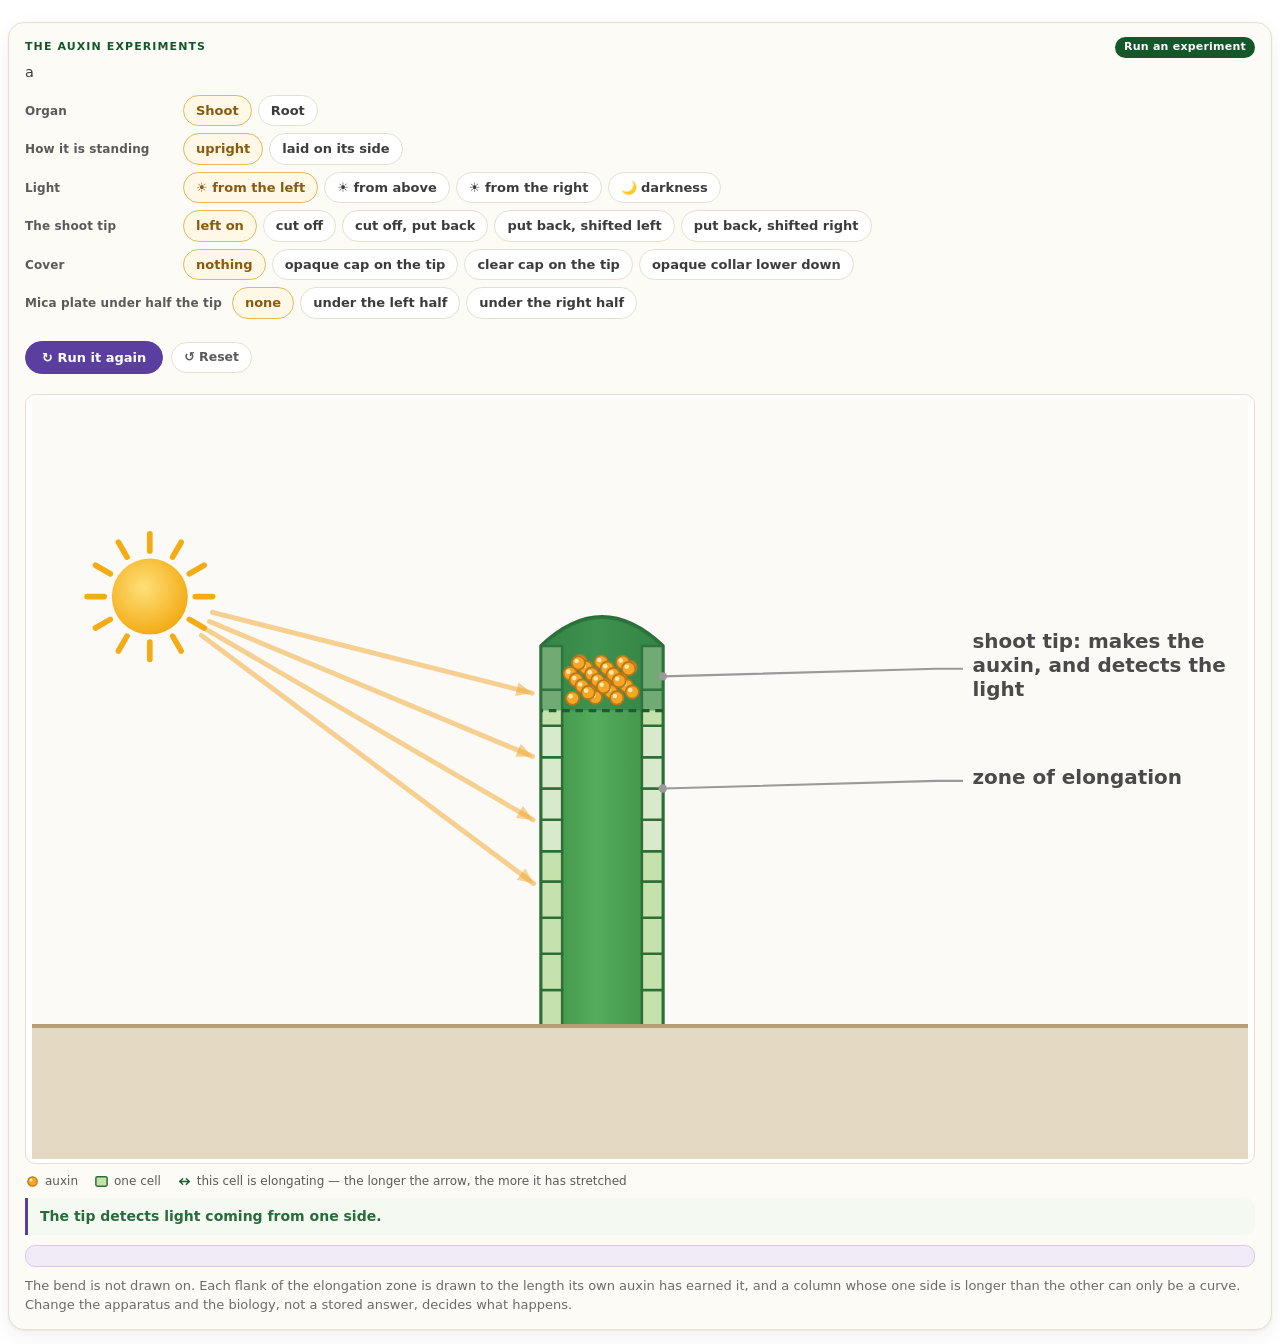
==== commit 7f2280a0: "Show the concentration, and give a phone its own labels WHERE THE AUXIN IS CONCENTRATED Twenty-six d" ====
--- a/_ph.html
+++ b/_ph.html
@@ -1,16 +1,15 @@
-<!doctype html><meta charset="utf-8"><link rel="stylesheet" href="css/app.css">
-<style>body{margin:0;background:#fff}.ax__panel,.ax__acts,.ax__key,.ax__cap,.ax__why,.widget__h,.widget__note{display:none!important}</style>
-<div id="o"></div>
+<!doctype html><meta charset="utf-8"><meta name="viewport" content="width=device-width,initial-scale=1">
+<link rel="stylesheet" href="css/app.css">
+<style>body{margin:0;background:#fff}</style>
+<div id="o" style="padding:8px"></div>
 <script src="js/data/glossary.js"></script><script src="js/data/photos.js"></script>
 <script src="js/plant.js"></script><script src="js/plant-draw.js"></script>
 <script src="js/terms.js"></script><script src="js/widgets.js"></script><script src="js/learn.js"></script>
 <script>
 var P=new URLSearchParams(location.search);
 var clicks=JSON.parse(decodeURIComponent(P.get('c')||'[]'));
-var w=window.Learn.widget({type:'auxin',title:'t',ask:'a'},{});
+var w=window.Learn.widget({type:'auxin',title:'The auxin experiments',ask:'a'},{});
 document.getElementById('o').appendChild(w);
-clicks.forEach(function(l){
-  var ps=w.querySelectorAll('.ax__lamp');
-  for(var i=0;i<ps.length;i++){ if(ps[i].textContent===l){ps[i].click();break;} }
-});
+clicks.forEach(function(l){ var ps=w.querySelectorAll('.ax__lamp');
+  for(var i=0;i<ps.length;i++){ if(ps[i].textContent===l){ps[i].click();break;} } });
 </script>
--- a/css/app.css
+++ b/css/app.css
@@ -1613,3 +1613,8 @@
 .ax--pinned .ax__stage{position:sticky;top:0;z-index:3;background:#fff}
 .xp__b img{display:block;width:100%;height:auto;border-radius:var(--r);border:1px solid var(--edge);margin:12px 0 6px}
 .xp__cr{font-size:11.5px;color:#6B6B63;margin:0 0 12px}
+/* the labels, when there is no room for a column beside the drawing */
+.ax__pins{margin:10px 0 0;padding-left:22px;list-style:decimal;font-size:12.5px;line-height:1.5;color:#3C3C3C}
+.ax__pins:empty{display:none}
+.ax__pins li{margin:3px 0}
+.ax__pin{font-size:12px;font-weight:700;fill:#3C3C3C;font-family:var(--font)}
